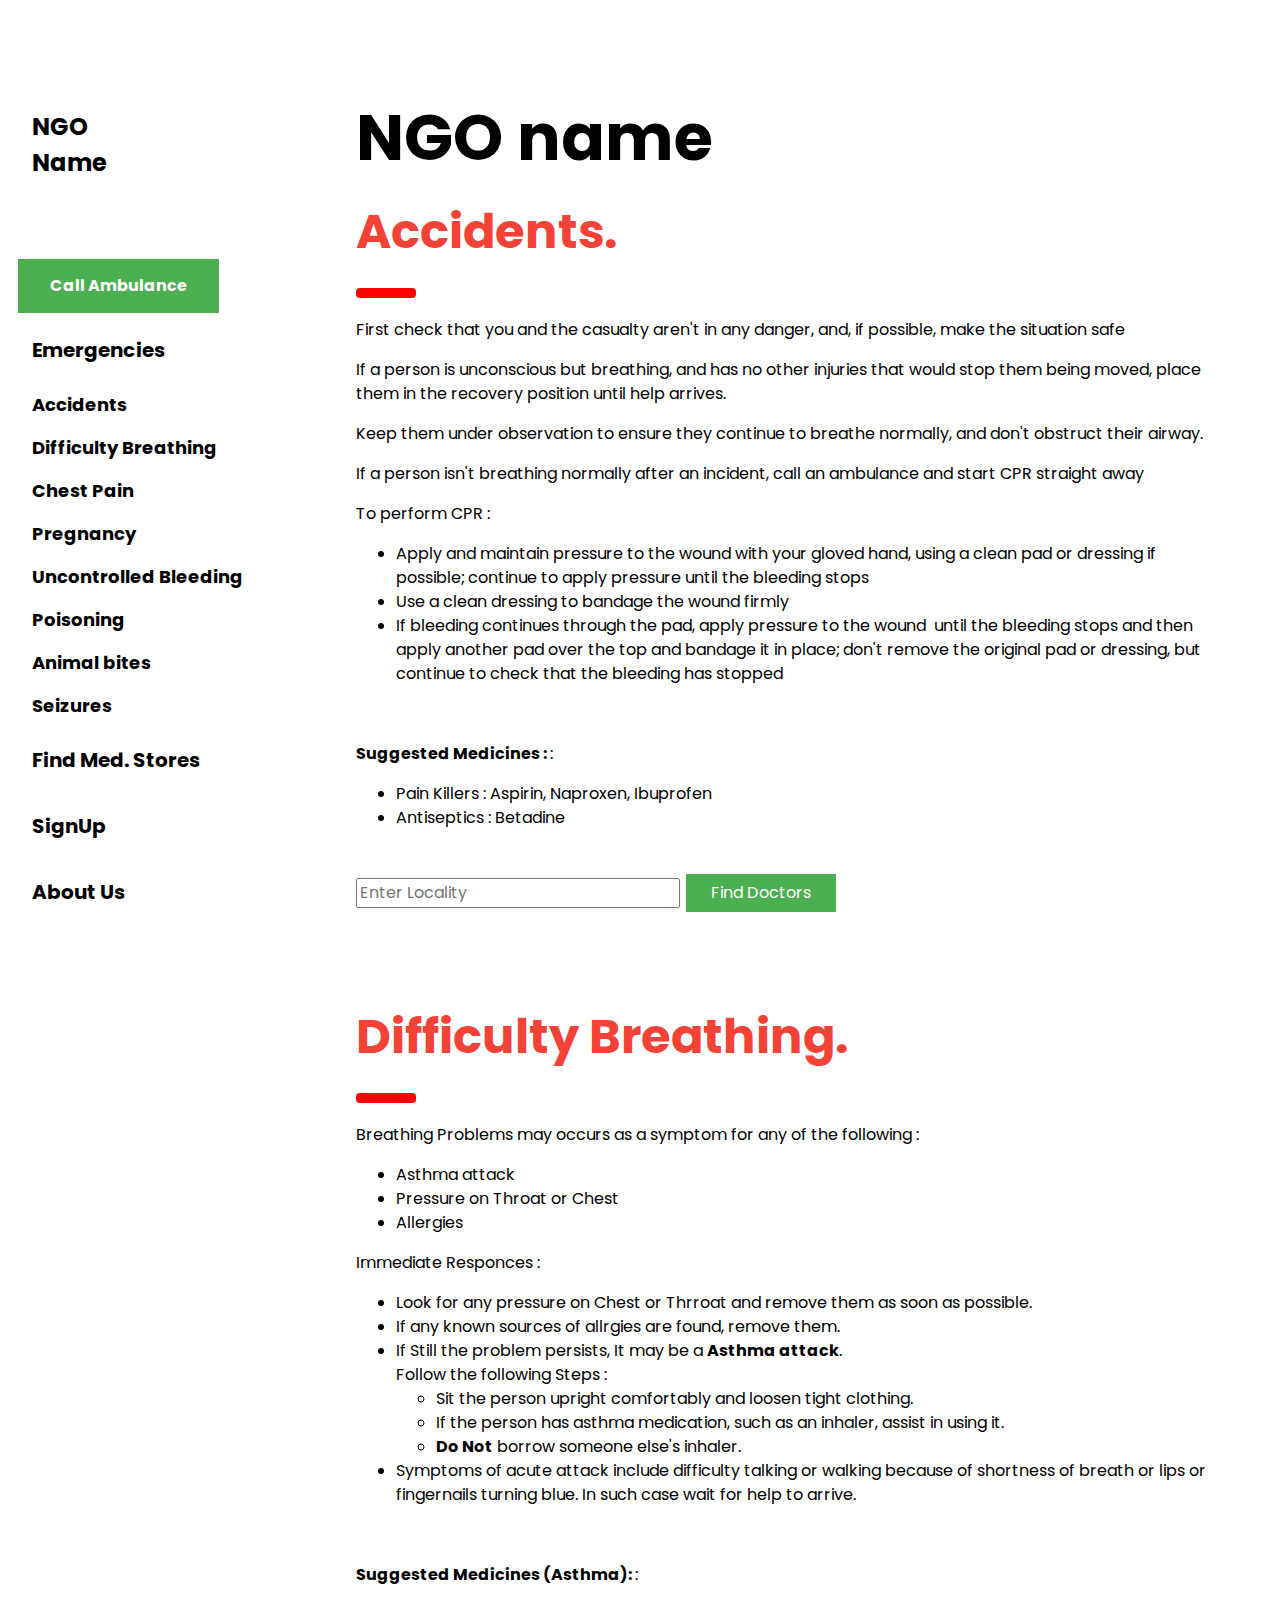
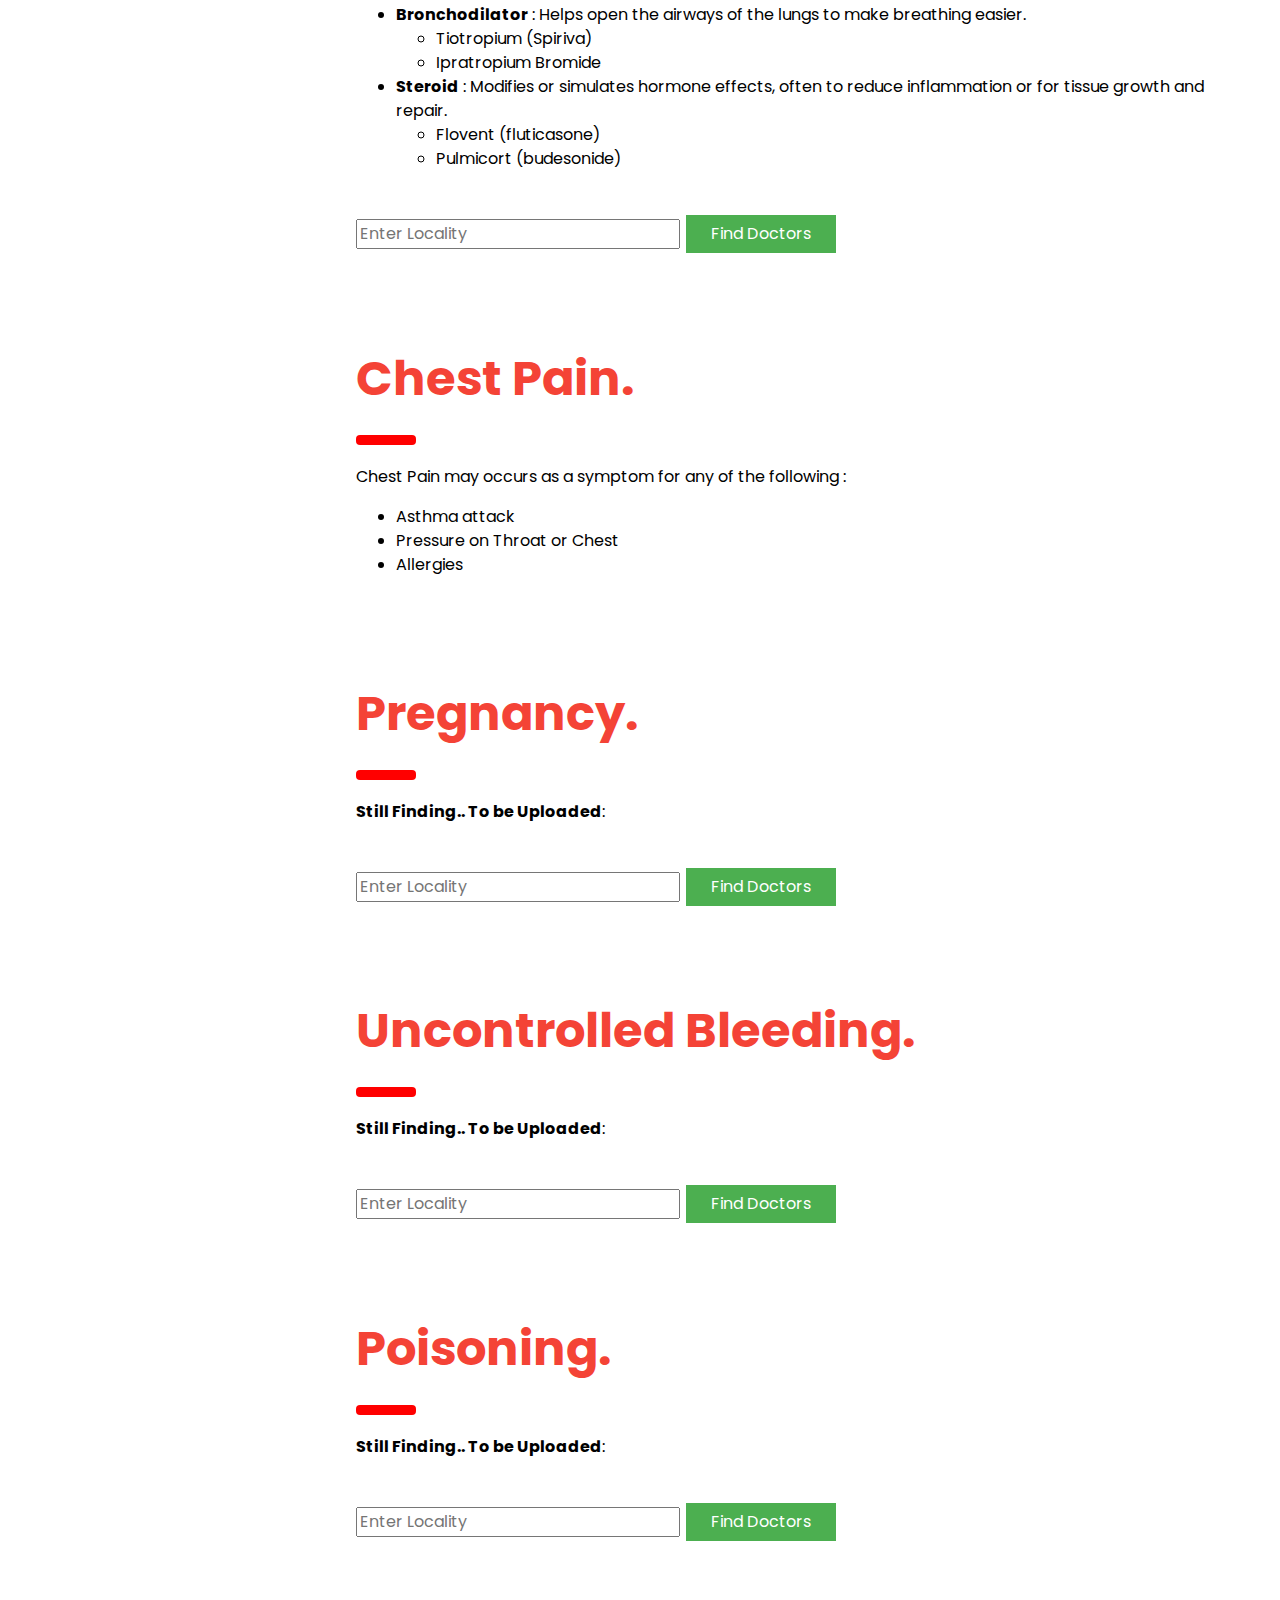
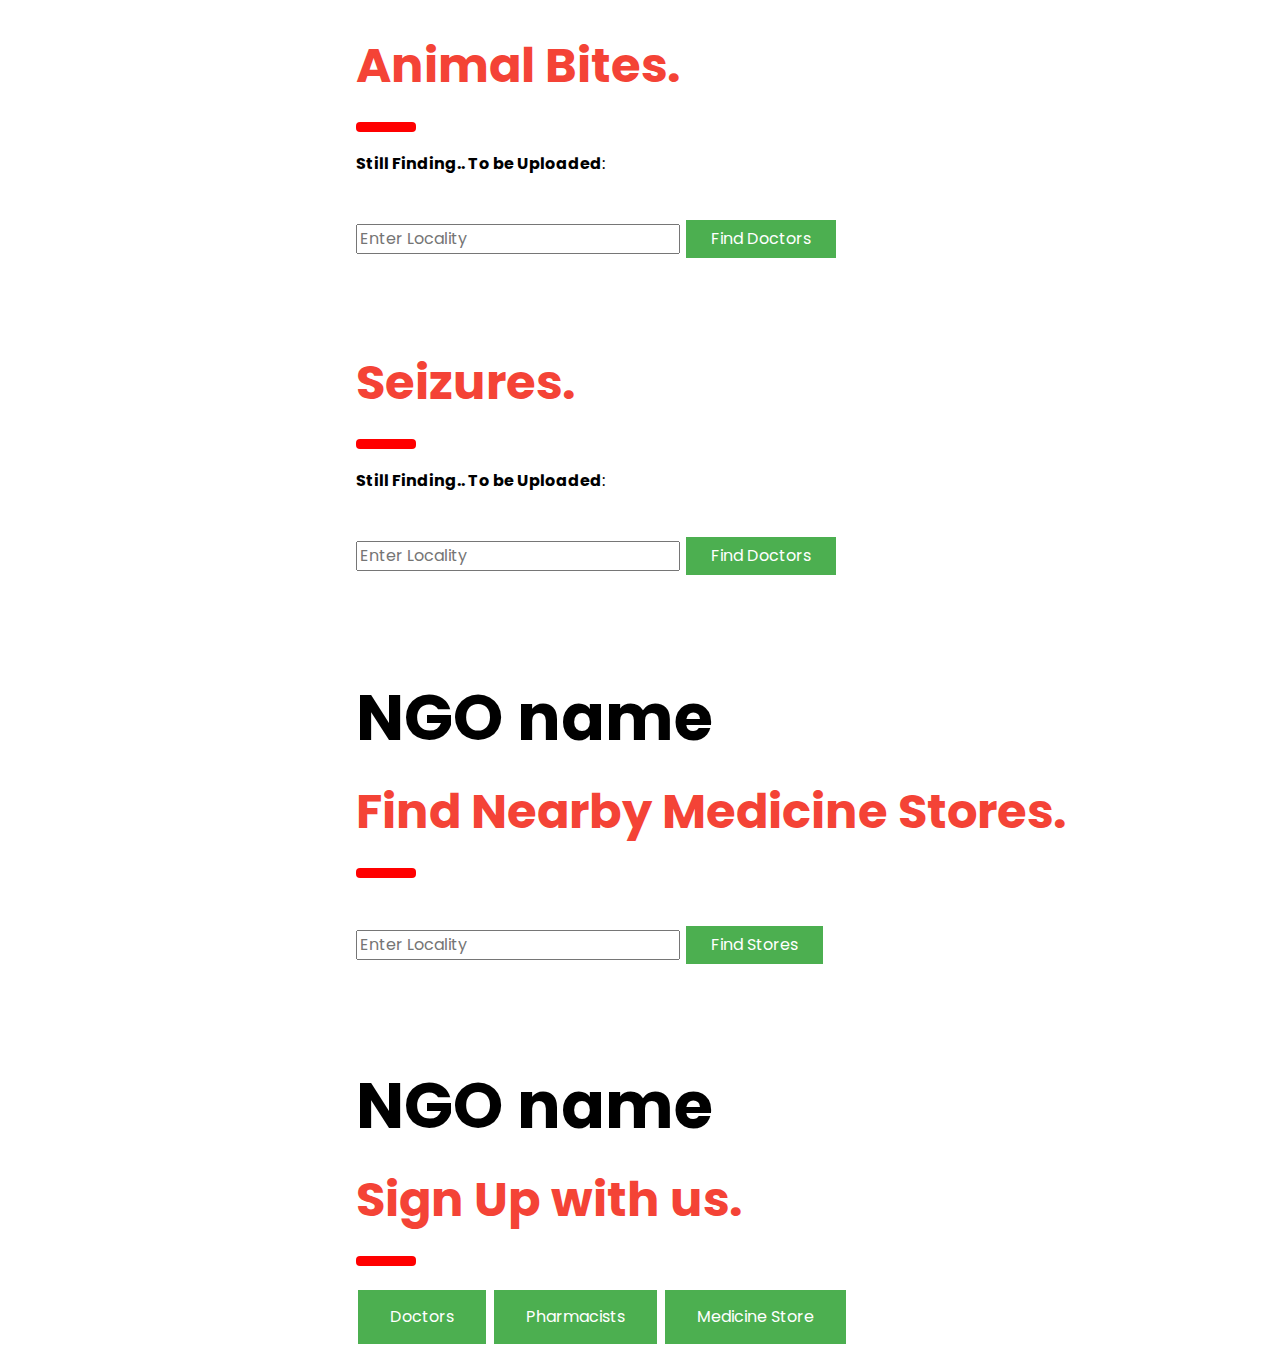
==== index.html @ 6126b700 "Initial Commit" ====
<!DOCTYPE html>
<html>
<title>Immediate Response</title>
<meta charset="UTF-8">
<meta name="viewport" content="width=device-width, initial-scale=1">
<link rel="stylesheet" href="https://www.w3schools.com/w3css/4/w3.css">
<link rel="stylesheet" href="https://fonts.googleapis.com/css?family=Poppins">
<style>
.button {
    background-color: #4CAF50;
    border: none;
    color: white;
    padding: 15px 32px;
    text-align: center;
    text-decoration: none;
    display: inline-block;
    font-size: 16px;
    margin: 4px 2px;
    cursor: pointer;
}
.button_submit{
    background-color: #4CAF50;
    border: none;
    color: white;
    padding: 7px 25px;
    text-align: center;
    text-decoration: none;
    display: inline-block;
    font-size: 16px;
    margin: 4px 2px;
    cursor: pointer;
}

body,h1,h2,h3,h4,h5 {font-family: "Poppins", sans-serif}
body {font-size:16px;}
.w3-half img{margin-bottom:-6px;margin-top:16px;opacity:0.8;cursor:pointer}
.w3-half img:hover{opacity:1}
</style>
<body>

<!-- Sidebar/menu -->
<nav class="w3-sidebar w3-white w3-collapse w3-top w3-large w3-padding" style="z-index:3;width:300px;font-weight:bold;" id="mySidebar"><br>
  <a href="javascript:void(0)" onclick="w3_close()" class="w3-button w3-hide-large w3-display-topleft" style="width:100%;font-size:22px">Close Menu</a>
  <div class="w3-container">
    <h3 class="w3-padding-64"><b>NGO<br>Name</b></h3>
  </div>
  <div class="w3-bar-block">
	<a href="tel:108" class="button">Call  Ambulance</a>
    <a href="#" onclick="w3_close()" class="w3-bar-item w3-button w3-hover-black"><h4><strong>Emergencies</strong></h4></a> 
    <a href="#accidents" onclick="w3_close()" class="w3-bar-item w3-button w3-hover-black">Accidents</a> 
    <a href="#breathing" onclick="w3_close()" class="w3-bar-item w3-button w3-hover-black">Difficulty Breathing</a>
    <a href="#chestpain" onclick="w3_close()" class="w3-bar-item w3-button w3-hover-black">Chest Pain</a> 
    <a href="#pregnancy" onclick="w3_close()" class="w3-bar-item w3-button w3-hover-black">Pregnancy</a> 
    <a href="#bleeding" onclick="w3_close()" class="w3-bar-item w3-button w3-hover-black">Uncontrolled Bleeding</a>
    <a href="#poison" onclick="w3_close()" class="w3-bar-item w3-button w3-hover-black">Poisoning</a> 
    <a href="#bites" onclick="w3_close()" class="w3-bar-item w3-button w3-hover-black">Animal bites</a> 
    <a href="#seizures" onclick="w3_close()" class="w3-bar-item w3-button w3-hover-black">Seizures</a>
    <a href="#findstores" onclick="w3_close()" class="w3-bar-item w3-button w3-hover-black"><h4><strong>Find Med. Stores</strong></h4></a>
    <a href="#signup" onclick="w3_close()" class="w3-bar-item w3-button w3-hover-black"><h4><strong>SignUp</strong></h4></a>
    <a href="#aboutus" onclick="w3_close()" class="w3-bar-item w3-button w3-hover-black"><h4><strong>About Us</strong></h4></a>
  </div>
</nav>

<!-- Top menu on small screens -->
<header class="w3-container w3-top w3-hide-large w3-red w3-xlarge w3-padding">
  <a href="javascript:void(0)" class="w3-button w3-red w3-margin-right" onclick="w3_open()">☰</a>
  <span>NGO Name</span>
</header>

<!-- Overlay effect when opening sidebar on small screens -->
<div class="w3-overlay w3-hide-large" onclick="w3_close()" style="cursor:pointer" title="close side menu" id="myOverlay"></div>

<!-- !PAGE CONTENT! -->
<div class="w3-main" style="margin-left:340px;margin-right:40px">

  <!-- Accidents -->
  <div class="w3-container" style="margin-top:80px" id="accidents">
    <h1 class="w3-jumbo"><b>NGO name</b></h1>
    <h1 class="w3-xxxlarge w3-text-red"><b>Accidents.</b></h1>
    <hr style="width:50px;border:5px solid red" class="w3-round">
    <p>First check that you and the casualty aren't in any danger, and, if possible, make the situation safe</p>
    <p>If a person is unconscious but breathing, and has no other injuries that would stop them being moved, place them in the recovery position until help arrives.</p>
    <p>Keep them under observation to ensure they continue to breathe normally, and don't obstruct their airway.</p>
    <p>If a person isn't breathing normally after an incident, call an ambulance and start CPR straight away</p>
    <p>To perform CPR : </p>
    <ul>
	<li>Apply and maintain pressure to the wound with your gloved hand, using a clean pad or dressing if possible; continue to apply pressure until the bleeding stops&nbsp;</li>
	<li>Use a clean dressing to bandage the wound firmly</li>
	<li>If&nbsp;bleeding continues through the pad, apply pressure to the wound&nbsp; until the bleeding stops and then apply another pad over the top and bandage it in place; don't remove the original pad or dressing, but continue to check that&nbsp;the bleeding has stopped&nbsp;</li>
	</ul><br>
	<p><b>Suggested Medicines : </b>:</p>
	<ul>
	  <li>Pain Killers : Aspirin, Naproxen, Ibuprofen</li>
	  <li>Antiseptics : Betadine</li>
	</ul><br>
	<form action="/doctors.jsp">					
		<input type="text" name="location" placeholder="Enter Locality" required>
	    <input class="button_submit" type="submit" value="Find Doctors">
	</form>
  </div>

  <!-- Breathing Difficulty -->
  <div class="w3-container" id="breathing" style="margin-top:75px">
    <h1 class="w3-xxxlarge w3-text-red"><b>Difficulty Breathing.</b></h1>
    <hr style="width:50px;border:5px solid red" class="w3-round">
    <p>Breathing Problems may occurs as a symptom for any of the following : </p>
    <ul>
	<li>Asthma attack</li>
	<li>Pressure on Throat or Chest</li>
	<li>Allergies</li>
	</ul>
	<p>Immediate Responces : </p>
    <ul>
	<li>Look for any pressure on Chest or Thrroat and remove them as soon as possible.</li>
	<li>If any known sources of allrgies are found, remove them.</li>
	<li>If Still the problem persists, It may be a <strong>Asthma attack</strong>.<br>Follow the following Steps : </li>
		<ul>
		<li>Sit the person upright comfortably and loosen tight clothing.</li>
		<li>If the person has asthma medication, such as an inhaler, assist in using it.</li>
		<li><strong>Do Not</strong> borrow someone else's inhaler.</li>
		</ul>
	<li>Symptoms of acute attack include difficulty talking or walking because of shortness of breath or lips or fingernails turning blue. In such case wait for help to arrive.</li>
	</ul>
    <p></p>
    <br>
	<p><b>Suggested Medicines (Asthma): </b>:</p>
	<ul>
	  <li><b>Bronchodilator</b> : Helps open the airways of the lungs to make breathing easier.
	  	<ul>
	  		<li>Tiotropium (Spiriva)</li>
	  		<li>Ipratropium Bromide</li>
	  	</ul>
	  </li>
	  <li><b>Steroid</b> : Modifies or simulates hormone effects, often to reduce inflammation or for tissue growth and repair.
	  	<ul>
	  		<li>Flovent (fluticasone)</li>
	  		<li>Pulmicort (budesonide)</li>
	  	</ul>
	  </li>
	</ul><br>
	<form action="/doctors.jsp">					
		<input type="text" name="location" placeholder="Enter Locality" required>
	    <input class="button_submit" type="submit" value="Find Doctors">
	</form>
  </div>

    <!-- Chest Pain -->
  <div class="w3-container" id="chestpain" style="margin-top:75px">
    <h1 class="w3-xxxlarge w3-text-red"><b>Chest Pain.</b></h1>
    <hr style="width:50px;border:5px solid red" class="w3-round">
    <p>Chest Pain may occurs as a symptom for any of the following : </p>
    <ul>
	  <li>Asthma attack</li>
	  <li>Pressure on Throat or Chest</li>
	  <li>Allergies</li>
	</ul>
  </div>
  
  <!-- Pregnancy -->
  <div class="w3-container" id="pregnancy" style="margin-top:75px">
    <h1 class="w3-xxxlarge w3-text-red"><b>Pregnancy.</b></h1>
    <hr style="width:50px;border:5px solid red" class="w3-round">
    <p></p>
    <p></p>
    <p><b>Still Finding.. To be Uploaded</b>:</p>
    <br>
	<form action="/doctors.jsp">					
		<input type="text" name="location" placeholder="Enter Locality" required>
	    <input class="button_submit" type="submit" value="Find Doctors">
	</form>
  </div>

    <!-- Bleeding -->
  <div class="w3-container" id="bleeding" style="margin-top:75px">
    <h1 class="w3-xxxlarge w3-text-red"><b>Uncontrolled Bleeding.</b></h1>
    <hr style="width:50px;border:5px solid red" class="w3-round">
    <p></p>
    <p></p>
    <p><b>Still Finding.. To be Uploaded</b>:</p>
    <br>
	<form action="/doctors.jsp">					
		<input type="text" name="location" placeholder="Enter Locality" required>
	    <input class="button_submit" type="submit" value="Find Doctors">
	</form>
  </div>

  <!-- Poisoning -->
  <div class="w3-container" id="poison" style="margin-top:75px">
    <h1 class="w3-xxxlarge w3-text-red"><b>Poisoning.</b></h1>
    <hr style="width:50px;border:5px solid red" class="w3-round">
    <p></p>
    <p></p>
    <p><b>Still Finding.. To be Uploaded</b>:</p>
    <br>
	<form action="/doctors.jsp">					
		<input type="text" name="location" placeholder="Enter Locality" required>
	    <input class="button_submit" type="submit" value="Find Doctors">
	</form>
  </div>

  <!-- Bites -->
  <div class="w3-container" id="bites" style="margin-top:75px">
    <h1 class="w3-xxxlarge w3-text-red"><b>Animal Bites.</b></h1>
    <hr style="width:50px;border:5px solid red" class="w3-round">
    <p></p>
    <p></p>
    <p><b>Still Finding.. To be Uploaded</b>:</p>
    <br>
	<form action="/doctors.jsp">					
		<input type="text" name="location" placeholder="Enter Locality" required>
	    <input class="button_submit" type="submit" value="Find Doctors">
	</form>
  </div>

  <!-- Seizures -->
  <div class="w3-container" id="seizures" style="margin-top:75px">
    <h1 class="w3-xxxlarge w3-text-red"><b>Seizures.</b></h1>
    <hr style="width:50px;border:5px solid red" class="w3-round">
    <p></p>
    <p></p>
    <p><b>Still Finding.. To be Uploaded</b>:</p>
    <br>
	<form action="/doctors.jsp">					
		<input type="text" name="location" placeholder="Enter Locality" required>
	    <input class="button_submit" type="submit" value="Find Doctors">
	</form>
  </div>

   <!-- Find Stores -->
  <div class="w3-container" style="margin-top:80px" id="findstores">
    <h1 class="w3-jumbo"><b>NGO name</b></h1>
    <h1 class="w3-xxxlarge w3-text-red"><b>Find Nearby Medicine Stores.</b></h1>
    <hr style="width:50px;border:5px solid red" class="w3-round">
	<br>
	<form action="/doctors.jsp">					
		<input type="text" name="location" placeholder="Enter Locality" required>
	    <input class="button_submit" type="submit" value="Find Stores">
	</form>
  </div>

 <!-- SignUP -->
  <div class="w3-container" style="margin-top:80px" id="signup">
    <h1 class="w3-jumbo"><b>NGO name</b></h1>
    <h1 class="w3-xxxlarge w3-text-red"><b>Sign Up with us.</b></h1>
    <hr style="width:50px;border:5px solid red" class="w3-round">
    <a href="login_doctors.html" class="button">Doctors</a>
    <a href="login_pharma.html" class="button">Pharmacists</a>
    <a href="login_stores.html" class="button">Medicine Store</a>    
  </div>


<script>
// Script to open and close sidebar
function w3_open() {
    document.getElementById("mySidebar").style.display = "block";
    document.getElementById("myOverlay").style.display = "block";
}
 
function w3_close() {
    document.getElementById("mySidebar").style.display = "none";
    document.getElementById("myOverlay").style.display = "none";
}

// Modal Image Gallery
function onClick(element) {
  document.getElementById("img01").src = element.src;
  document.getElementById("modal01").style.display = "block";
  var captionText = document.getElementById("caption");
  captionText.innerHTML = element.alt;
}
</script>

</body>
</html>
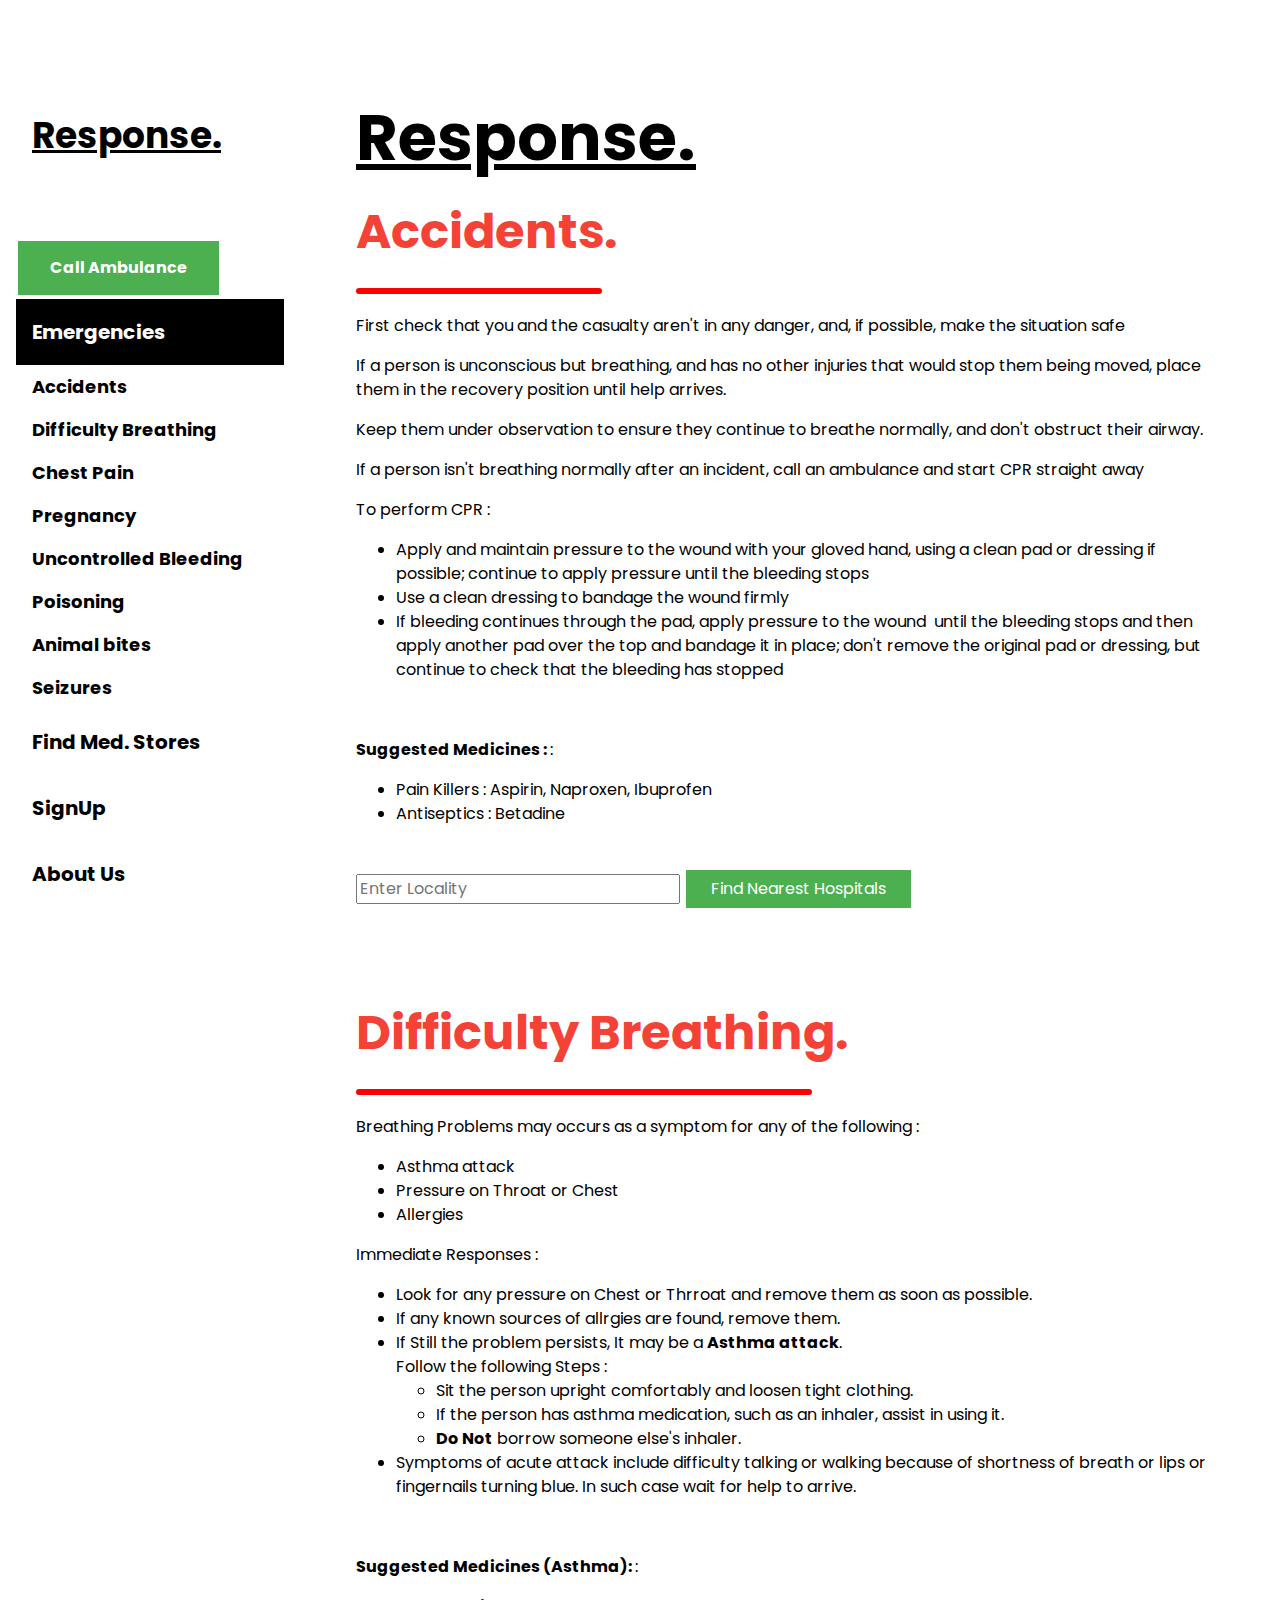
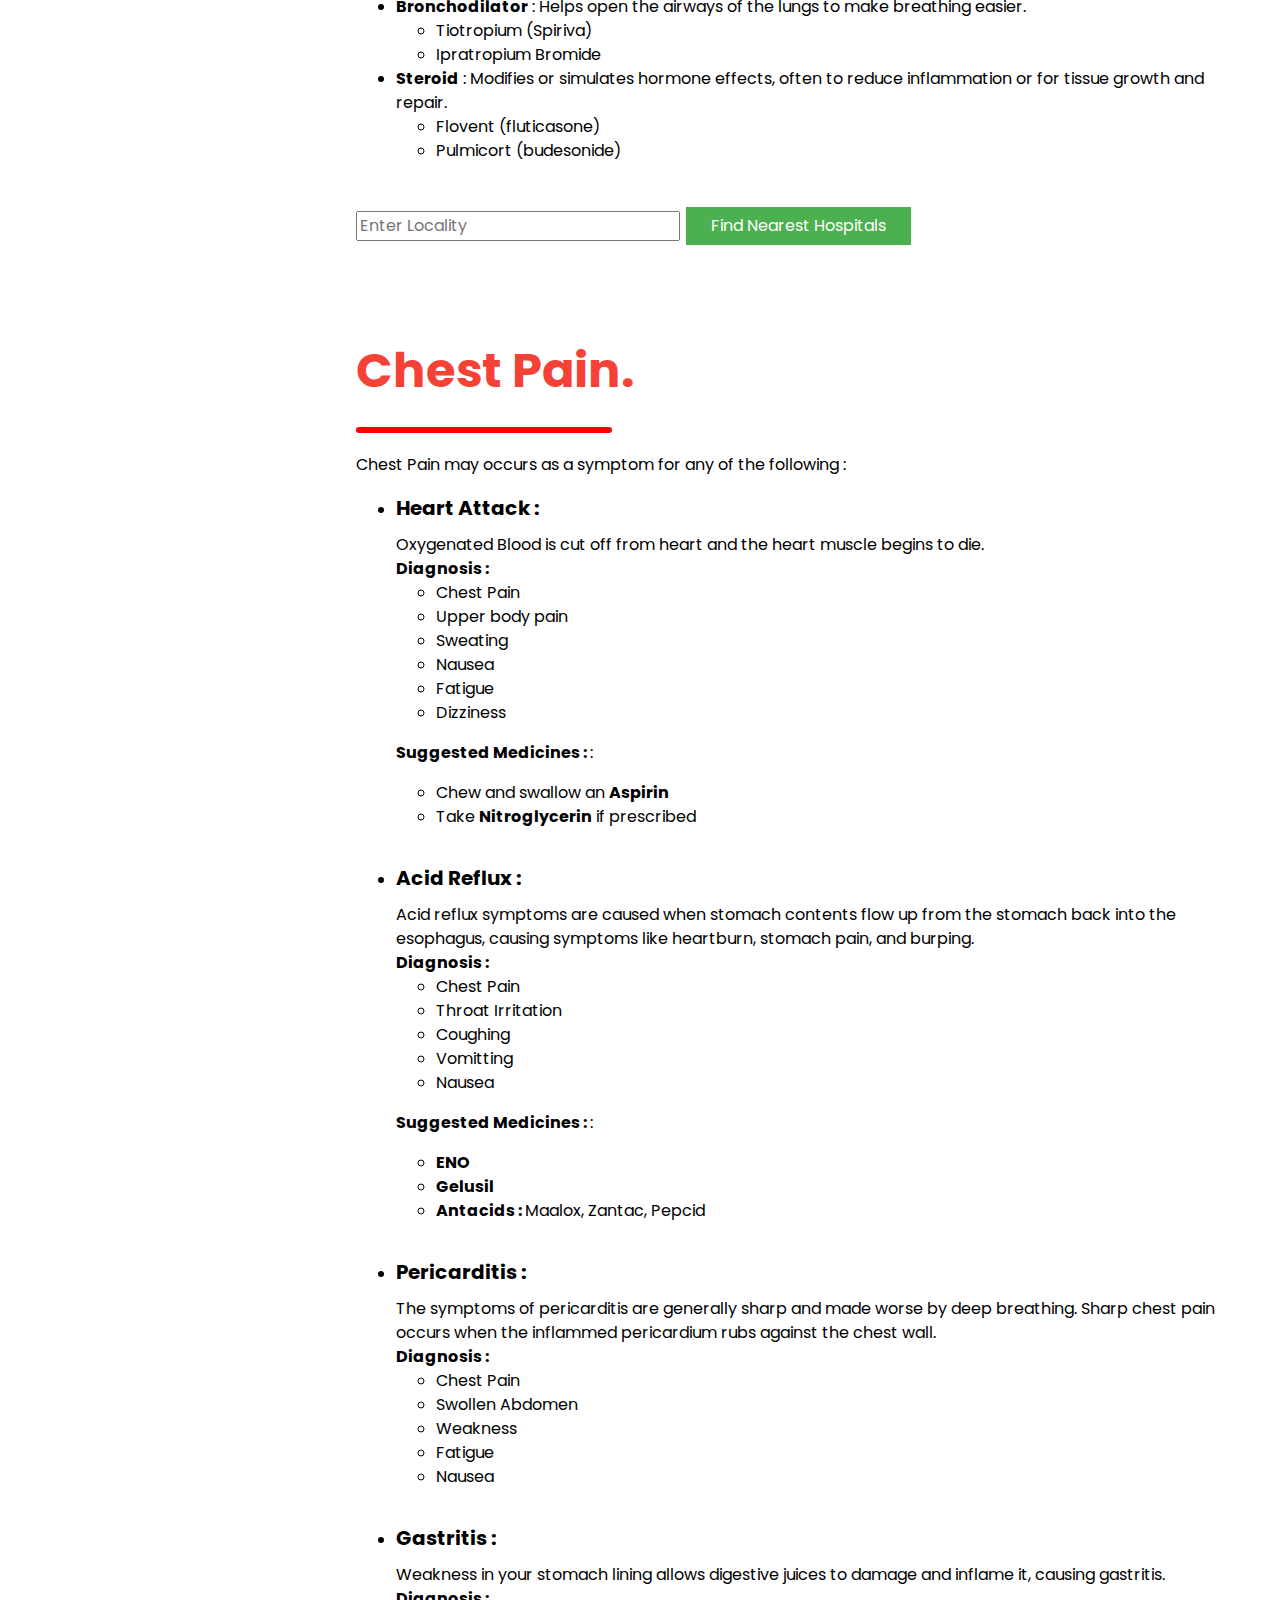
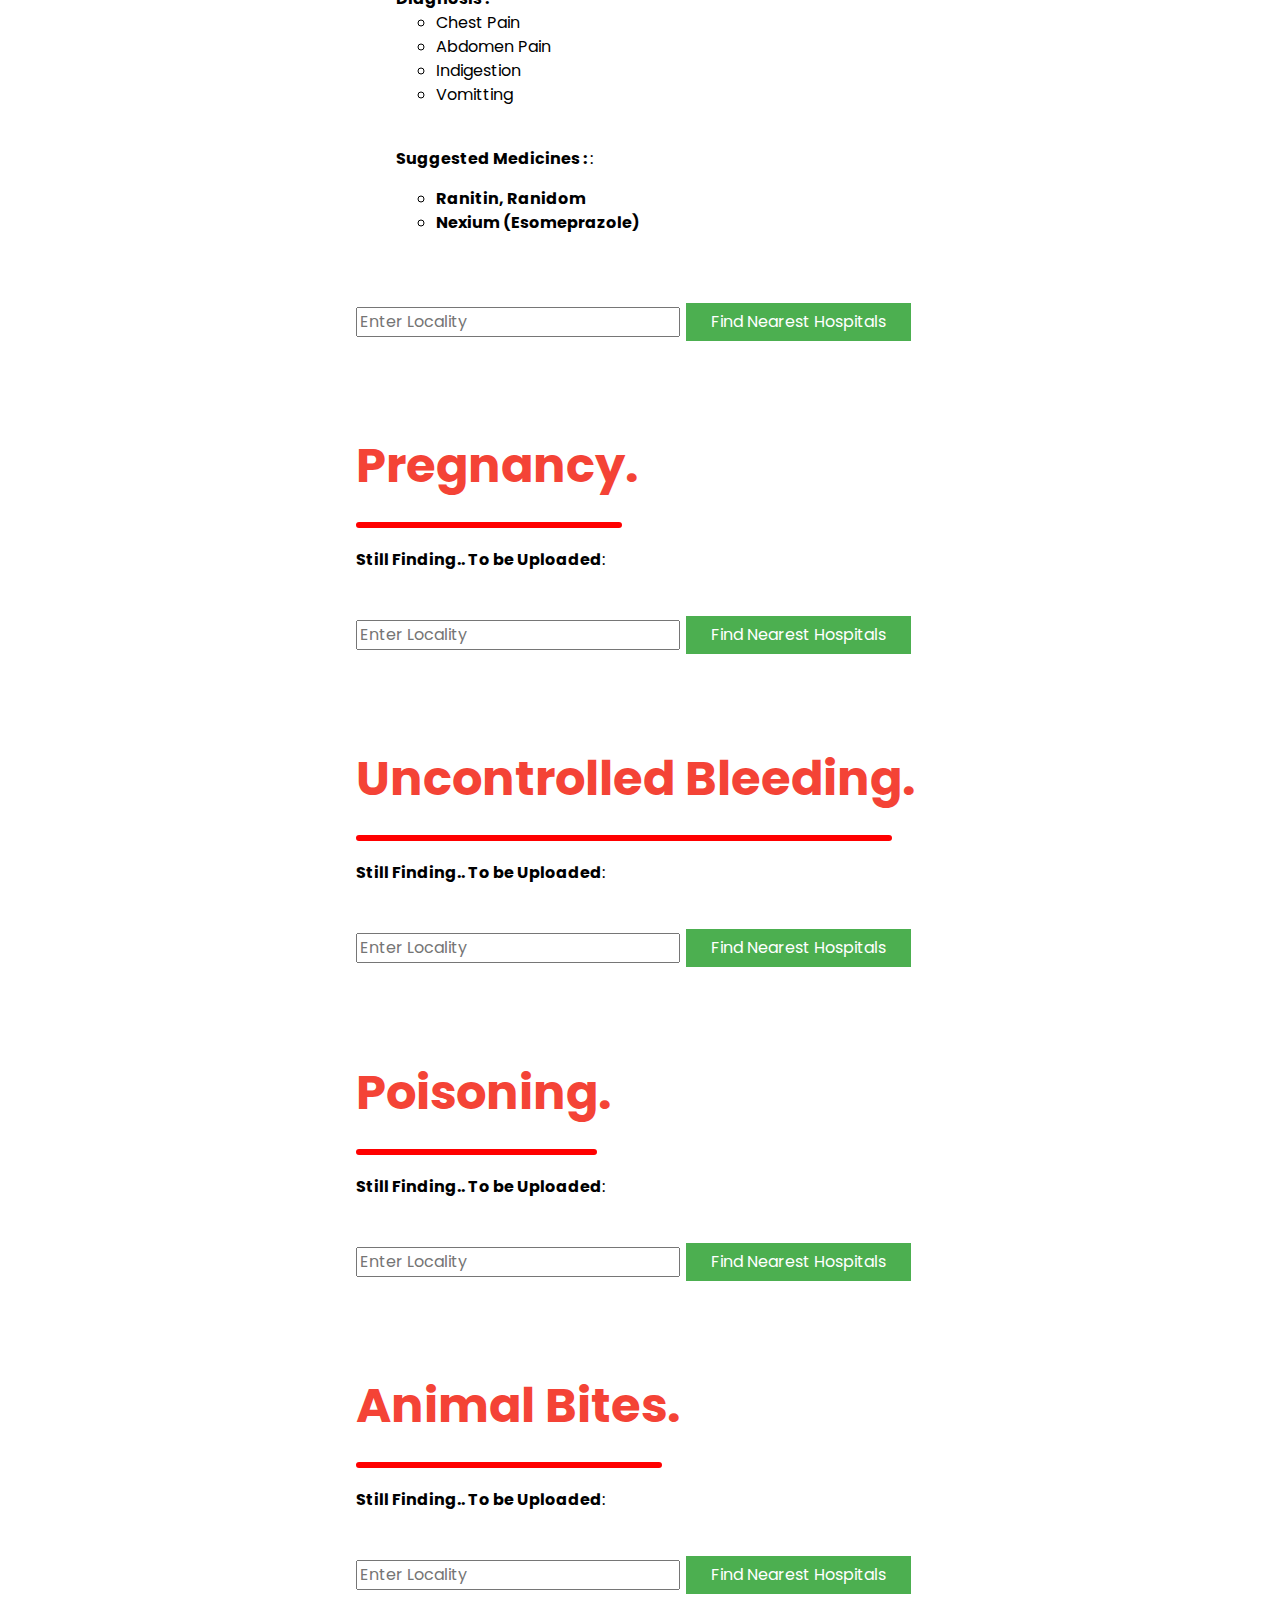
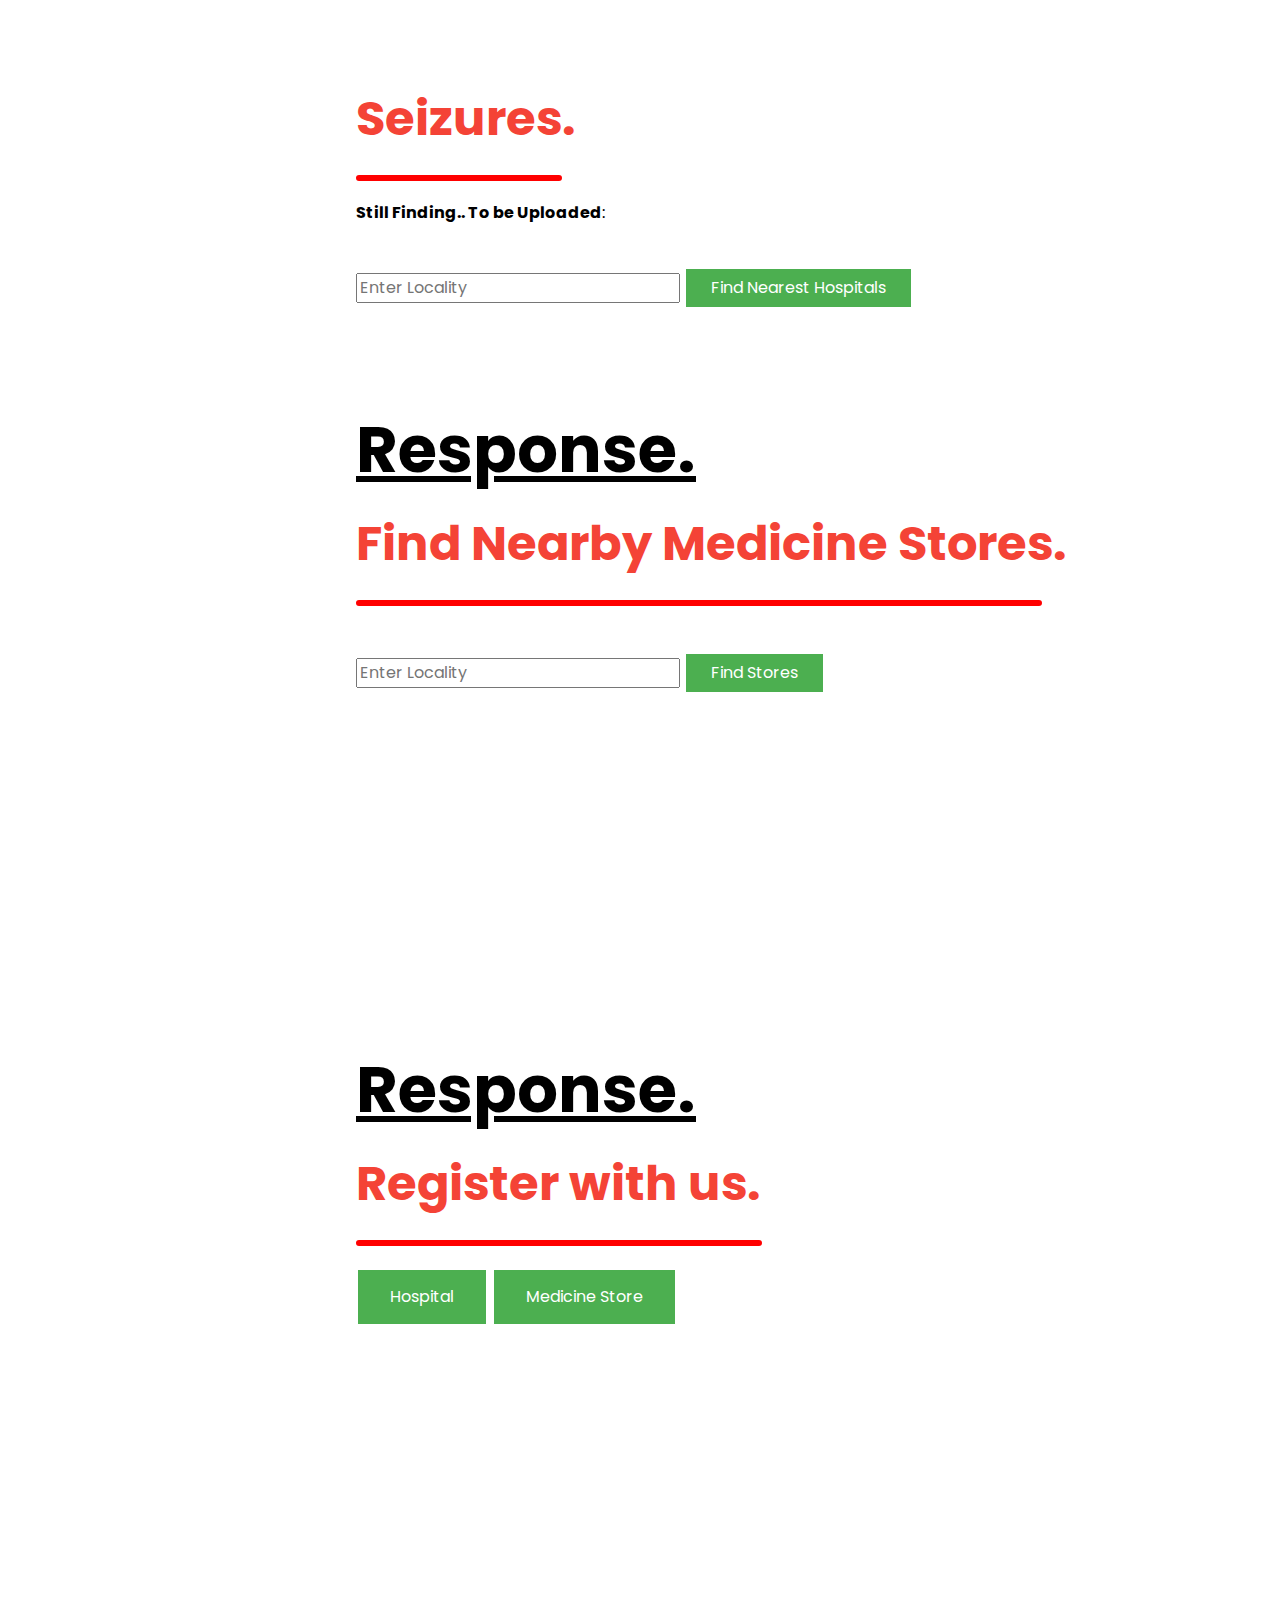
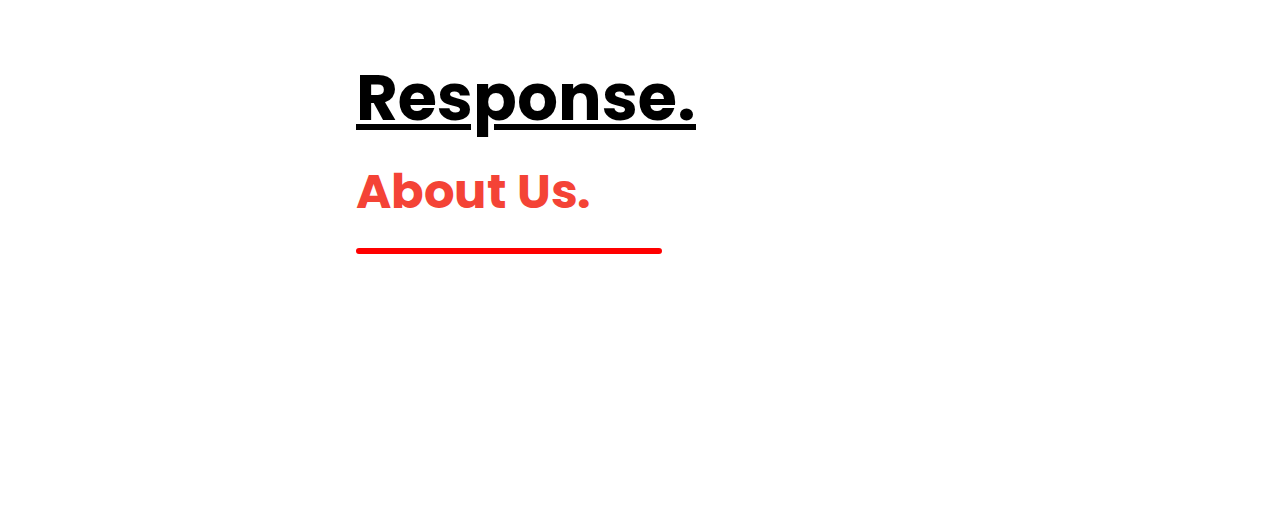
==== commit 805f20a2: "Index Updation" ====
--- a/index.html
+++ b/index.html
@@ -1,11 +1,15 @@
 <!DOCTYPE html>
 <html>
-<title>Immediate Response</title>
+<title>Response.</title>
 <meta charset="UTF-8">
 <meta name="viewport" content="width=device-width, initial-scale=1">
 <link rel="stylesheet" href="https://www.w3schools.com/w3css/4/w3.css">
 <link rel="stylesheet" href="https://fonts.googleapis.com/css?family=Poppins">
 <style>
+
+.w3-jumbo {
+	text-decoration: underline;
+	}
 .button {
     background-color: #4CAF50;
     border: none;
@@ -30,6 +34,9 @@
     margin: 4px 2px;
     cursor: pointer;
 }
+.active{
+	color:#fff!important;
+	background-color:#000!important}
 
 body,h1,h2,h3,h4,h5 {font-family: "Poppins", sans-serif}
 body {font-size:16px;}
@@ -42,11 +49,11 @@
 <nav class="w3-sidebar w3-white w3-collapse w3-top w3-large w3-padding" style="z-index:3;width:300px;font-weight:bold;" id="mySidebar"><br>
   <a href="javascript:void(0)" onclick="w3_close()" class="w3-button w3-hide-large w3-display-topleft" style="width:100%;font-size:22px">Close Menu</a>
   <div class="w3-container">
-    <h3 class="w3-padding-64"><b>NGO<br>Name</b></h3>
+    <h1 class="w3-padding-64"><b><u>Response.</u></b></h1>
   </div>
   <div class="w3-bar-block">
 	<a href="tel:108" class="button">Call  Ambulance</a>
-    <a href="#" onclick="w3_close()" class="w3-bar-item w3-button w3-hover-black"><h4><strong>Emergencies</strong></h4></a> 
+    <a href="#" onclick="w3_close()" class="w3-bar-item w3-button w3-hover-black active"><h4><strong>Emergencies</strong></h4></a> 
     <a href="#accidents" onclick="w3_close()" class="w3-bar-item w3-button w3-hover-black">Accidents</a> 
     <a href="#breathing" onclick="w3_close()" class="w3-bar-item w3-button w3-hover-black">Difficulty Breathing</a>
     <a href="#chestpain" onclick="w3_close()" class="w3-bar-item w3-button w3-hover-black">Chest Pain</a> 
@@ -64,7 +71,7 @@
 <!-- Top menu on small screens -->
 <header class="w3-container w3-top w3-hide-large w3-red w3-xlarge w3-padding">
   <a href="javascript:void(0)" class="w3-button w3-red w3-margin-right" onclick="w3_open()">☰</a>
-  <span>NGO Name</span>
+  <span>Response.</span>
 </header>
 
 <!-- Overlay effect when opening sidebar on small screens -->
@@ -75,9 +82,9 @@
 
   <!-- Accidents -->
   <div class="w3-container" style="margin-top:80px" id="accidents">
-    <h1 class="w3-jumbo"><b>NGO name</b></h1>
+    <h1 class="w3-jumbo"><b>Response.</b></h1>
     <h1 class="w3-xxxlarge w3-text-red"><b>Accidents.</b></h1>
-    <hr style="width:50px;border:5px solid red" class="w3-round">
+    <hr style="width:240px;border:3px solid red" class="w3-round">
     <p>First check that you and the casualty aren't in any danger, and, if possible, make the situation safe</p>
     <p>If a person is unconscious but breathing, and has no other injuries that would stop them being moved, place them in the recovery position until help arrives.</p>
     <p>Keep them under observation to ensure they continue to breathe normally, and don't obstruct their airway.</p>
@@ -95,21 +102,21 @@
 	</ul><br>
 	<form action="/doctors.jsp">					
 		<input type="text" name="location" placeholder="Enter Locality" required>
-	    <input class="button_submit" type="submit" value="Find Doctors">
+	    <input class="button_submit" type="submit" value="Find Nearest Hospitals">
 	</form>
   </div>
 
   <!-- Breathing Difficulty -->
   <div class="w3-container" id="breathing" style="margin-top:75px">
     <h1 class="w3-xxxlarge w3-text-red"><b>Difficulty Breathing.</b></h1>
-    <hr style="width:50px;border:5px solid red" class="w3-round">
+    <hr style="width:450px;border:3px solid red" class="w3-round">
     <p>Breathing Problems may occurs as a symptom for any of the following : </p>
     <ul>
 	<li>Asthma attack</li>
 	<li>Pressure on Throat or Chest</li>
 	<li>Allergies</li>
 	</ul>
-	<p>Immediate Responces : </p>
+	<p>Immediate Responses : </p>
     <ul>
 	<li>Look for any pressure on Chest or Thrroat and remove them as soon as possible.</li>
 	<li>If any known sources of allrgies are found, remove them.</li>
@@ -140,114 +147,182 @@
 	</ul><br>
 	<form action="/doctors.jsp">					
 		<input type="text" name="location" placeholder="Enter Locality" required>
-	    <input class="button_submit" type="submit" value="Find Doctors">
+	    <input class="button_submit" type="submit" value="Find Nearest Hospitals">
 	</form>
   </div>
 
     <!-- Chest Pain -->
   <div class="w3-container" id="chestpain" style="margin-top:75px">
     <h1 class="w3-xxxlarge w3-text-red"><b>Chest Pain.</b></h1>
-    <hr style="width:50px;border:5px solid red" class="w3-round">
+    <hr style="width:250px;border:3px solid red" class="w3-round">
     <p>Chest Pain may occurs as a symptom for any of the following : </p>
     <ul>
-	  <li>Asthma attack</li>
-	  <li>Pressure on Throat or Chest</li>
-	  <li>Allergies</li>
+	  <li><h4><b>Heart Attack : </b></h4>Oxygenated Blood is cut off from heart and the heart muscle begins to die.
+	  	<br><b>Diagnosis : </b><br>
+	  	<ul>
+	  		<li>Chest Pain</li>
+	  		<li>Upper body pain</li>
+	  		<li>Sweating</li>
+	  		<li>Nausea</li>
+	  		<li>Fatigue</li>
+	  		<li>Dizziness</li>
+	  	</ul>
+	  </li>
+	  <p><b>Suggested Medicines : </b>:</p>
+	<ul>
+	  <li>Chew and swallow an <b>Aspirin</b></li>
+	  <li>Take <b>Nitroglycerin</b> if prescribed</li>
+	</ul><br>
+	  <li><h4><b>Acid Reflux : </b></h4>Acid reflux symptoms are caused when stomach contents flow up from the stomach back into the esophagus, causing symptoms like heartburn, stomach pain, and burping.
+	  <br><b>Diagnosis : </b><br>
+	  	<ul>
+	  		<li>Chest Pain</li>
+	  		<li>Throat Irritation</li>
+	  		<li>Coughing</li>
+	  		<li>Vomitting</li>
+	  		<li>Nausea</li>
+	   </ul>
+	  </li>
+	   <p><b>Suggested Medicines : </b>:</p>
+	<ul>
+	  <li><b>ENO</b></li>
+	  <li><b>Gelusil</b></li>
+	  <li><b>Antacids : </b>Maalox, Zantac, Pepcid</li>
+	</ul><br>
+	  <li><h4><b>Pericarditis : </b></h4>The symptoms of pericarditis are generally sharp and made worse by deep breathing. Sharp chest pain occurs when the inflammed pericardium rubs against the chest wall.
+	  	<br><b>Diagnosis : </b><br>
+	  	<ul>
+	  		<li>Chest Pain</li>
+	  		<li>Swollen Abdomen</li>
+	  		<li>Weakness</li>
+	  		<li>Fatigue</li>
+	  		<li>Nausea</li>
+	   </ul><br>
+	  </li>
+	  <li><h4><b>Gastritis : </b></h4>Weakness in your stomach lining allows digestive juices to damage and inflame it, causing gastritis.
+	  	<br><b>Diagnosis : </b><br>
+	  	<ul>
+	  		<li>Chest Pain</li>
+	  		<li>Abdomen Pain</li>
+	  		<li>Indigestion</li>
+	  		<li>Vomitting</li>
+	   </ul><br>
+	  </li>
+	  <p><b>Suggested Medicines : </b>:</p>
+	<ul>
+	  <li><b>Ranitin, Ranidom</b></li>
+	  <li><b>Nexium (Esomeprazole)</b></li>
+	</ul><br>
 	</ul>
+	
+	</ul><br>
+	<form action="/doctors.jsp">					
+		<input type="text" name="location" placeholder="Enter Locality" required>
+	    <input class="button_submit" type="submit" value="Find Nearest Hospitals">
+	</form>
   </div>
   
   <!-- Pregnancy -->
   <div class="w3-container" id="pregnancy" style="margin-top:75px">
     <h1 class="w3-xxxlarge w3-text-red"><b>Pregnancy.</b></h1>
-    <hr style="width:50px;border:5px solid red" class="w3-round">
-    <p></p>
-    <p></p>
-    <p><b>Still Finding.. To be Uploaded</b>:</p>
-    <br>
-	<form action="/doctors.jsp">					
-		<input type="text" name="location" placeholder="Enter Locality" required>
-	    <input class="button_submit" type="submit" value="Find Doctors">
+    <hr style="width:260px;border:3px solid red" class="w3-round">
+    <p></p>
+    <p></p>
+    <p><b>Still Finding.. To be Uploaded</b>:</p>
+    <br>
+	<form action="/doctors.jsp">					
+		<input type="text" name="location" placeholder="Enter Locality" required>
+	    <input class="button_submit" type="submit" value="Find Nearest Hospitals">
 	</form>
   </div>
 
     <!-- Bleeding -->
   <div class="w3-container" id="bleeding" style="margin-top:75px">
     <h1 class="w3-xxxlarge w3-text-red"><b>Uncontrolled Bleeding.</b></h1>
-    <hr style="width:50px;border:5px solid red" class="w3-round">
-    <p></p>
-    <p></p>
-    <p><b>Still Finding.. To be Uploaded</b>:</p>
-    <br>
-	<form action="/doctors.jsp">					
-		<input type="text" name="location" placeholder="Enter Locality" required>
-	    <input class="button_submit" type="submit" value="Find Doctors">
+    <hr style="width:530px;border:3px solid red" class="w3-round">
+    <p></p>
+    <p></p>
+    <p><b>Still Finding.. To be Uploaded</b>:</p>
+    <br>
+	<form action="/doctors.jsp">					
+		<input type="text" name="location" placeholder="Enter Locality" required>
+	    <input class="button_submit" type="submit" value="Find Nearest Hospitals">
 	</form>
   </div>
 
   <!-- Poisoning -->
   <div class="w3-container" id="poison" style="margin-top:75px">
     <h1 class="w3-xxxlarge w3-text-red"><b>Poisoning.</b></h1>
-    <hr style="width:50px;border:5px solid red" class="w3-round">
-    <p></p>
-    <p></p>
-    <p><b>Still Finding.. To be Uploaded</b>:</p>
-    <br>
-	<form action="/doctors.jsp">					
-		<input type="text" name="location" placeholder="Enter Locality" required>
-	    <input class="button_submit" type="submit" value="Find Doctors">
+    <hr style="width:235px;border:3px solid red" class="w3-round">
+    <p></p>
+    <p></p>
+    <p><b>Still Finding.. To be Uploaded</b>:</p>
+    <br>
+	<form action="/doctors.jsp">					
+		<input type="text" name="location" placeholder="Enter Locality" required>
+	    <input class="button_submit" type="submit" value="Find Nearest Hospitals">
 	</form>
   </div>
 
   <!-- Bites -->
   <div class="w3-container" id="bites" style="margin-top:75px">
     <h1 class="w3-xxxlarge w3-text-red"><b>Animal Bites.</b></h1>
-    <hr style="width:50px;border:5px solid red" class="w3-round">
-    <p></p>
-    <p></p>
-    <p><b>Still Finding.. To be Uploaded</b>:</p>
-    <br>
-	<form action="/doctors.jsp">					
-		<input type="text" name="location" placeholder="Enter Locality" required>
-	    <input class="button_submit" type="submit" value="Find Doctors">
+    <hr style="width:300px;border:3px solid red" class="w3-round">
+    <p></p>
+    <p></p>
+    <p><b>Still Finding.. To be Uploaded</b>:</p>
+    <br>
+	<form action="/doctors.jsp">					
+		<input type="text" name="location" placeholder="Enter Locality" required>
+	    <input class="button_submit" type="submit" value="Find Nearest Hospitals">
 	</form>
   </div>
 
   <!-- Seizures -->
   <div class="w3-container" id="seizures" style="margin-top:75px">
     <h1 class="w3-xxxlarge w3-text-red"><b>Seizures.</b></h1>
-    <hr style="width:50px;border:5px solid red" class="w3-round">
-    <p></p>
-    <p></p>
-    <p><b>Still Finding.. To be Uploaded</b>:</p>
-    <br>
-	<form action="/doctors.jsp">					
-		<input type="text" name="location" placeholder="Enter Locality" required>
-	    <input class="button_submit" type="submit" value="Find Doctors">
+    <hr style="width:200px;border:3px solid red" class="w3-round">
+    <p></p>
+    <p></p>
+    <p><b>Still Finding.. To be Uploaded</b>:</p>
+    <br>
+	<form action="/doctors.jsp">					
+		<input type="text" name="location" placeholder="Enter Locality" required>
+	    <input class="button_submit" type="submit" value="Find Nearest Hospitals">
 	</form>
   </div>
 
    <!-- Find Stores -->
   <div class="w3-container" style="margin-top:80px" id="findstores">
-    <h1 class="w3-jumbo"><b>NGO name</b></h1>
+    <h1 class="w3-jumbo"><b>Response.</b></h1>
     <h1 class="w3-xxxlarge w3-text-red"><b>Find Nearby Medicine Stores.</b></h1>
-    <hr style="width:50px;border:5px solid red" class="w3-round">
+    <hr style="width:680px;border:3px solid red" class="w3-round">
 	<br>
-	<form action="/doctors.jsp">					
+	<form action="/stores.jsp">					
 		<input type="text" name="location" placeholder="Enter Locality" required>
 	    <input class="button_submit" type="submit" value="Find Stores">
 	</form>
+	<br><br><br><br><br><br><br><br><br><br></b><p></p>
   </div>
 
  <!-- SignUP -->
   <div class="w3-container" style="margin-top:80px" id="signup">
-    <h1 class="w3-jumbo"><b>NGO name</b></h1>
-    <h1 class="w3-xxxlarge w3-text-red"><b>Sign Up with us.</b></h1>
-    <hr style="width:50px;border:5px solid red" class="w3-round">
-    <a href="login_doctors.html" class="button">Doctors</a>
-    <a href="login_pharma.html" class="button">Pharmacists</a>
-    <a href="login_stores.html" class="button">Medicine Store</a>    
-  </div>
-
+    <h1 class="w3-jumbo"><b>Response.</b></h1>
+    <h1 class="w3-xxxlarge w3-text-red"><b>Register with us.</b></h1>
+    <hr style="width:400px;border:3px solid red" class="w3-round">
+    <a href="reg_hospital.html" class="button">Hospital</a>
+    <a href="reg_stores.html" class="button">Medicine Store</a>
+    <br><br><br><br><br><br><br><br><br><br></b><p></p>
+  </div>
+
+<!-- About Us -->
+  <div class="w3-container" style="margin-top:80px" id="aboutus">
+    <h1 class="w3-jumbo"><b>Response.</b></h1>
+    <h1 class="w3-xxxlarge w3-text-red"><b>About Us.</b></h1>
+    <hr style="width:300px;border:3px solid red" class="w3-round">
+    <br><br><br><br><br><br><br><br><br><br></b><p></p>
+  </div>
+  </div>
 
 <script>
 // Script to open and close sidebar
@@ -259,6 +334,16 @@
 function w3_close() {
     document.getElementById("mySidebar").style.display = "none";
     document.getElementById("myOverlay").style.display = "none";
+}
+
+var header = document.getElementById("mySidebar");
+var btns = header.getElementsByClassName("w3-hover-black");
+for (var i = 0; i < btns.length; i++) {
+  btns[i].addEventListener("click", function() {
+    var current = document.getElementsByClassName("active");
+    current[0].className = current[0].className.replace(" active", "");
+    this.className += " active";
+  });
 }
 
 // Modal Image Gallery
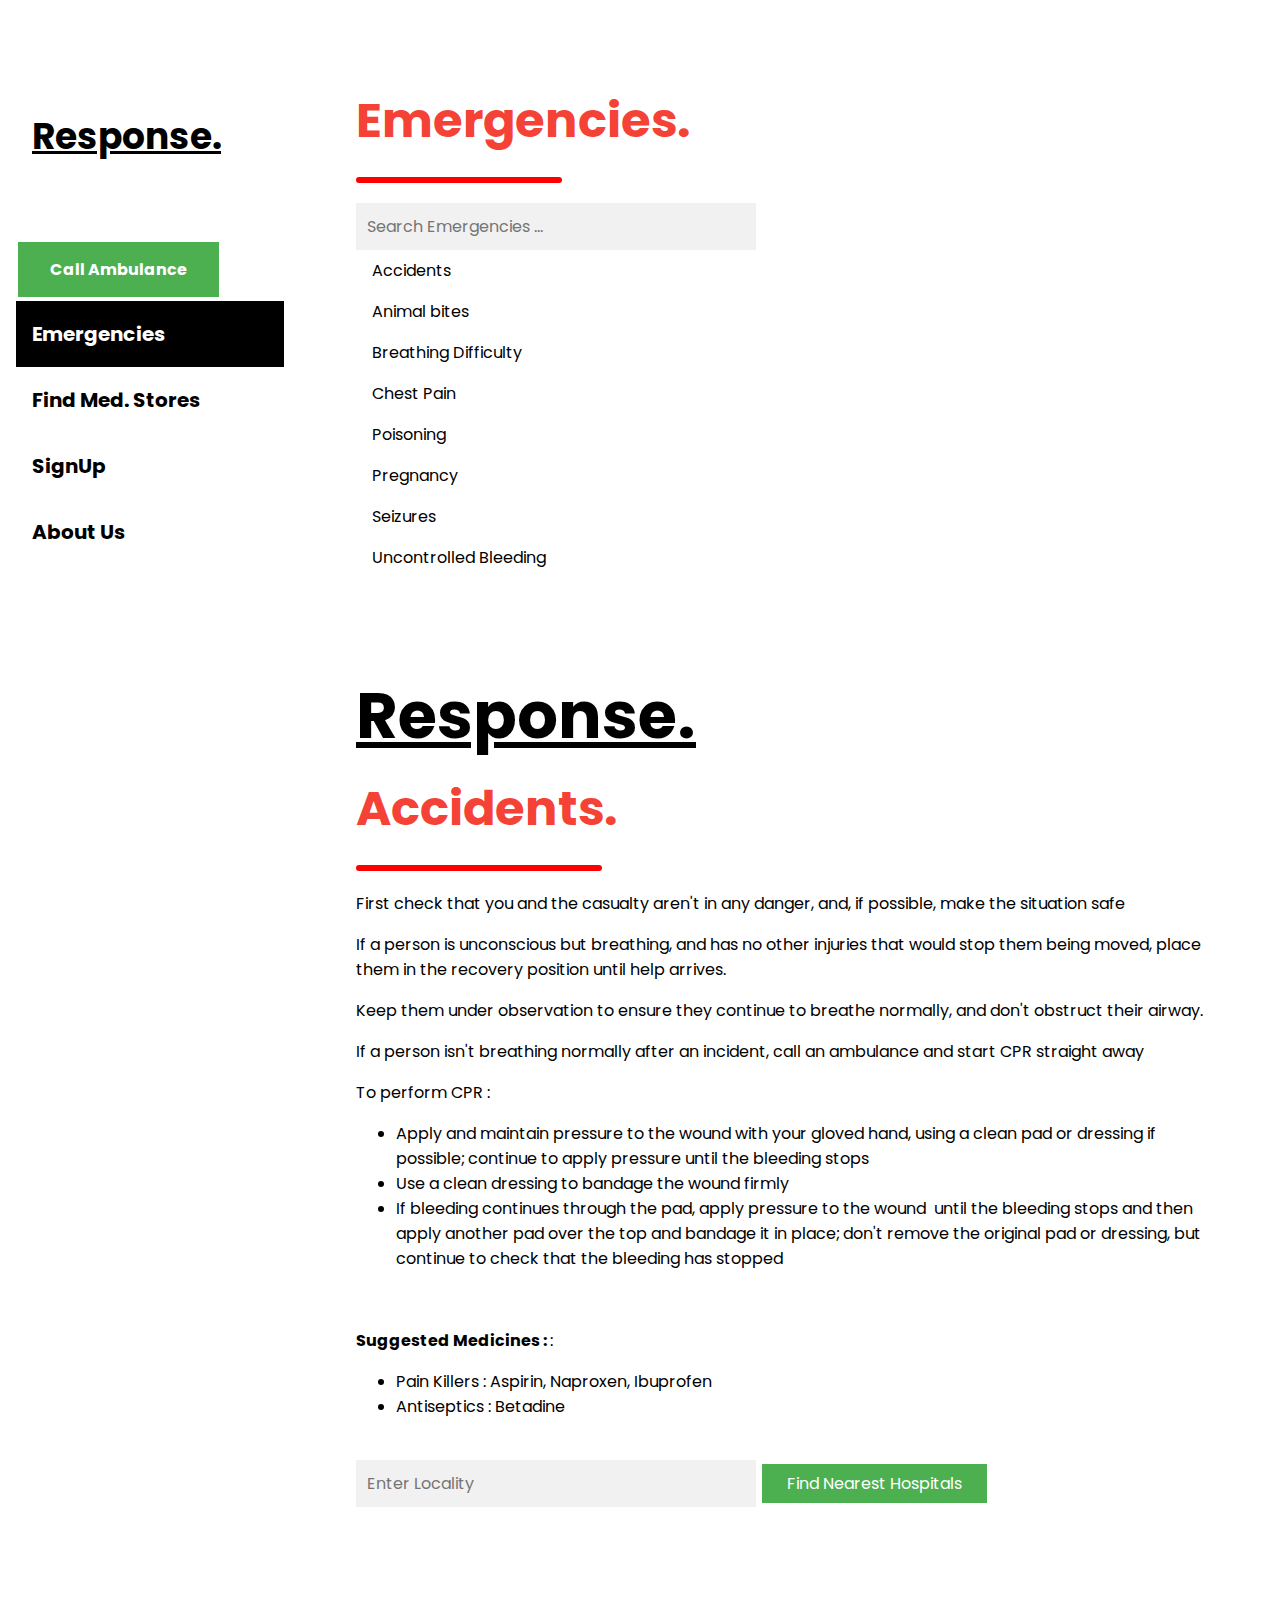
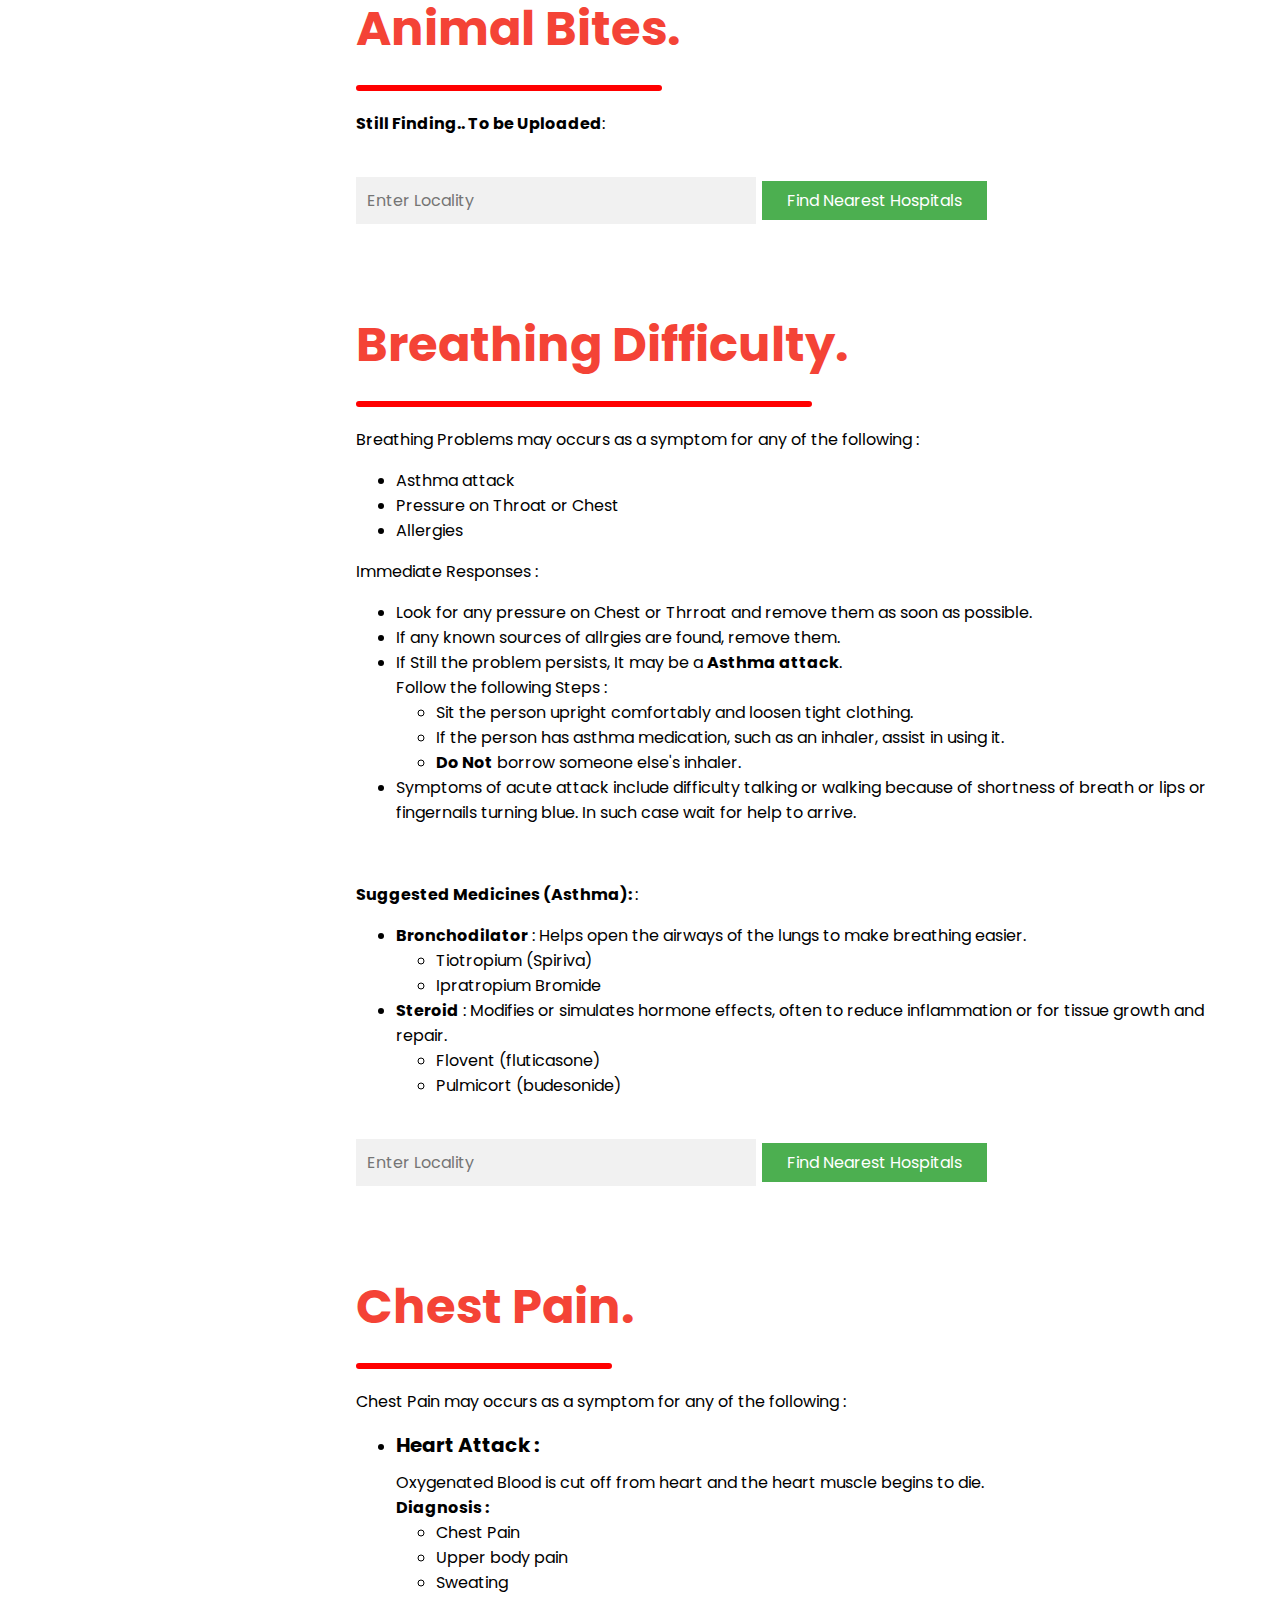
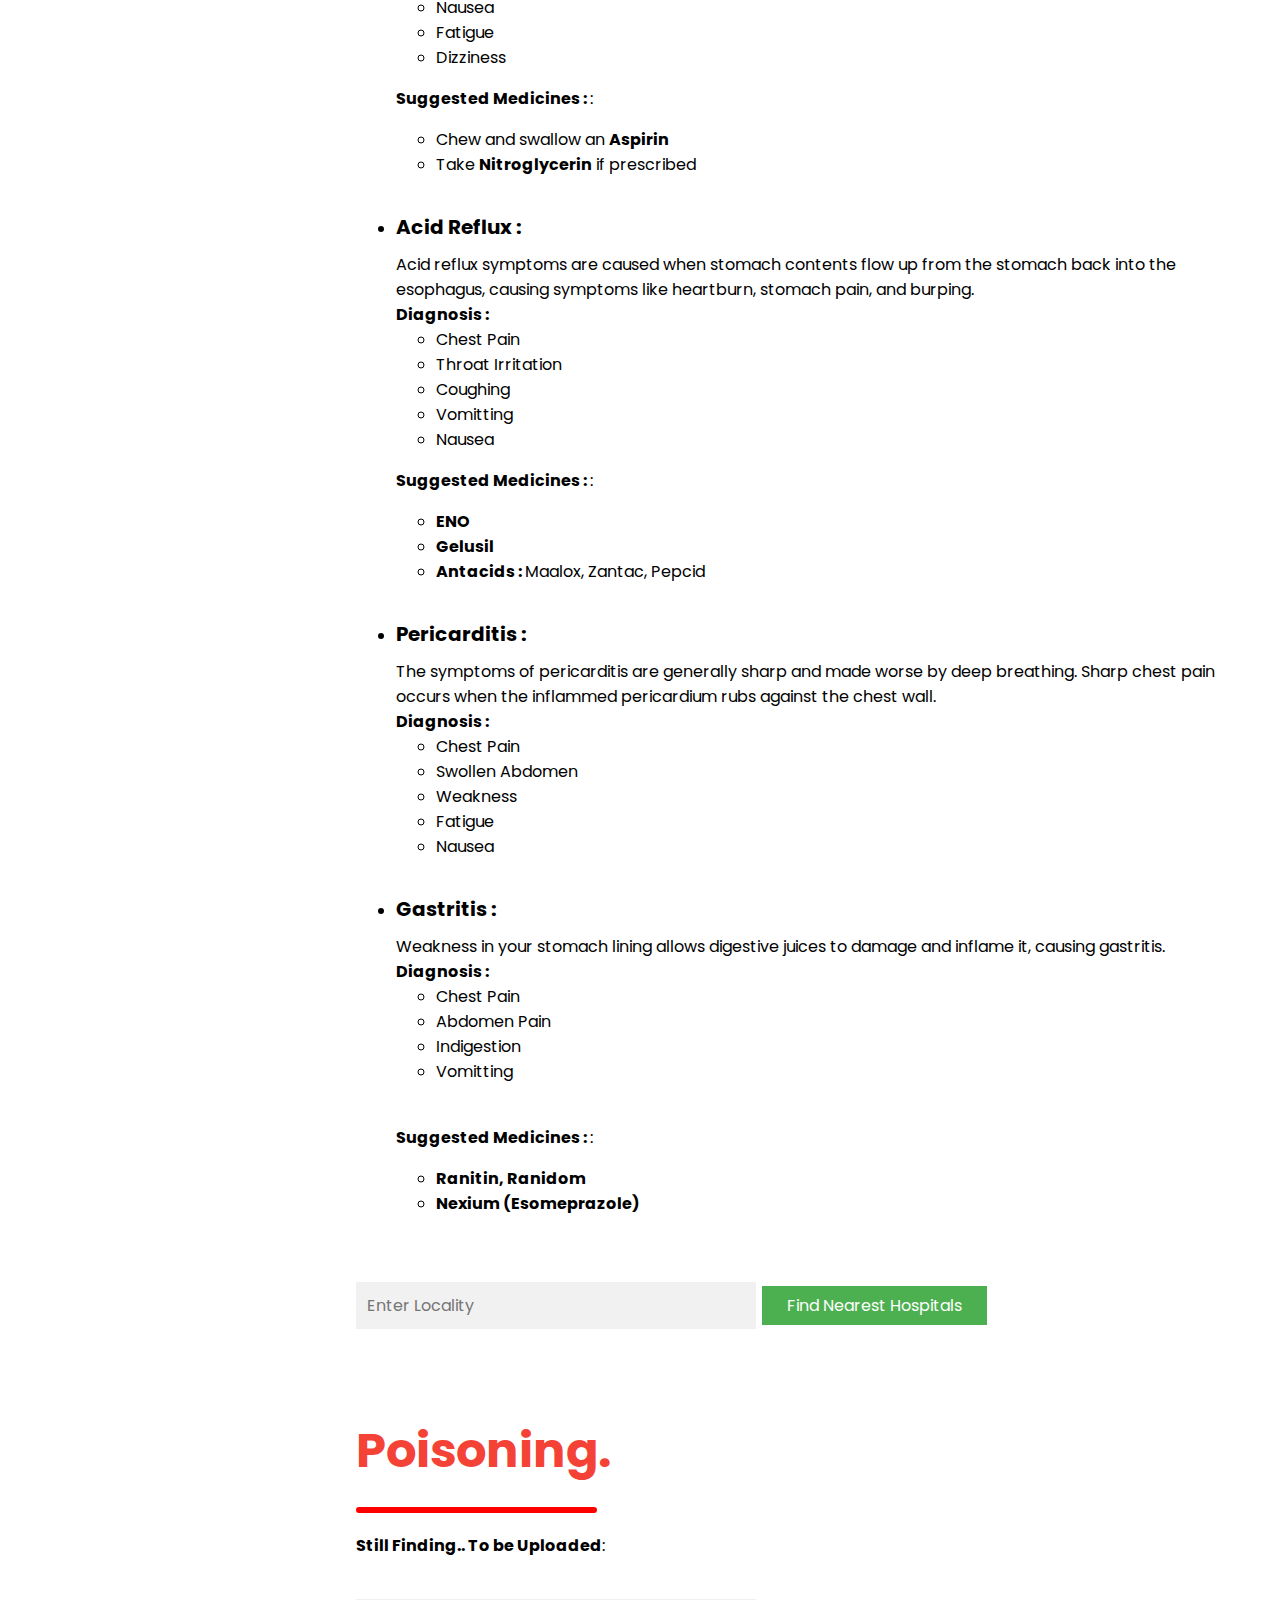
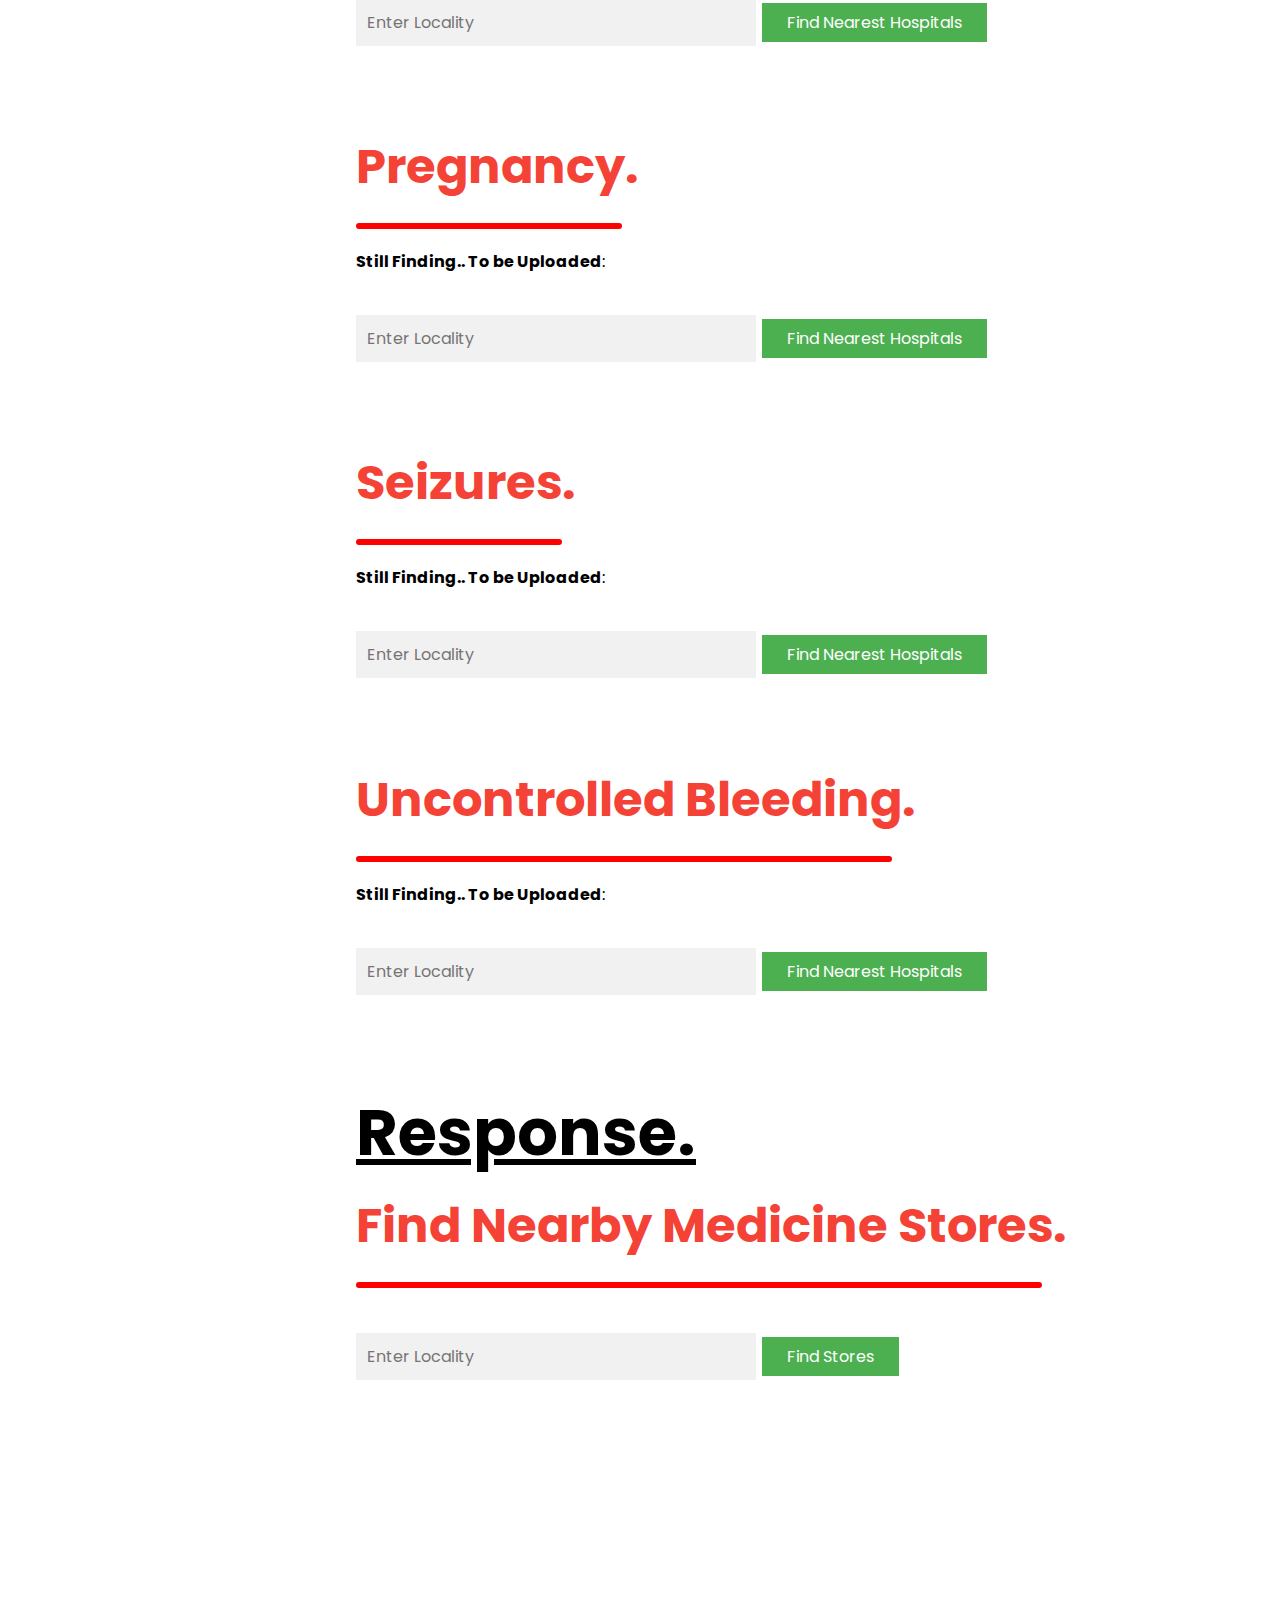
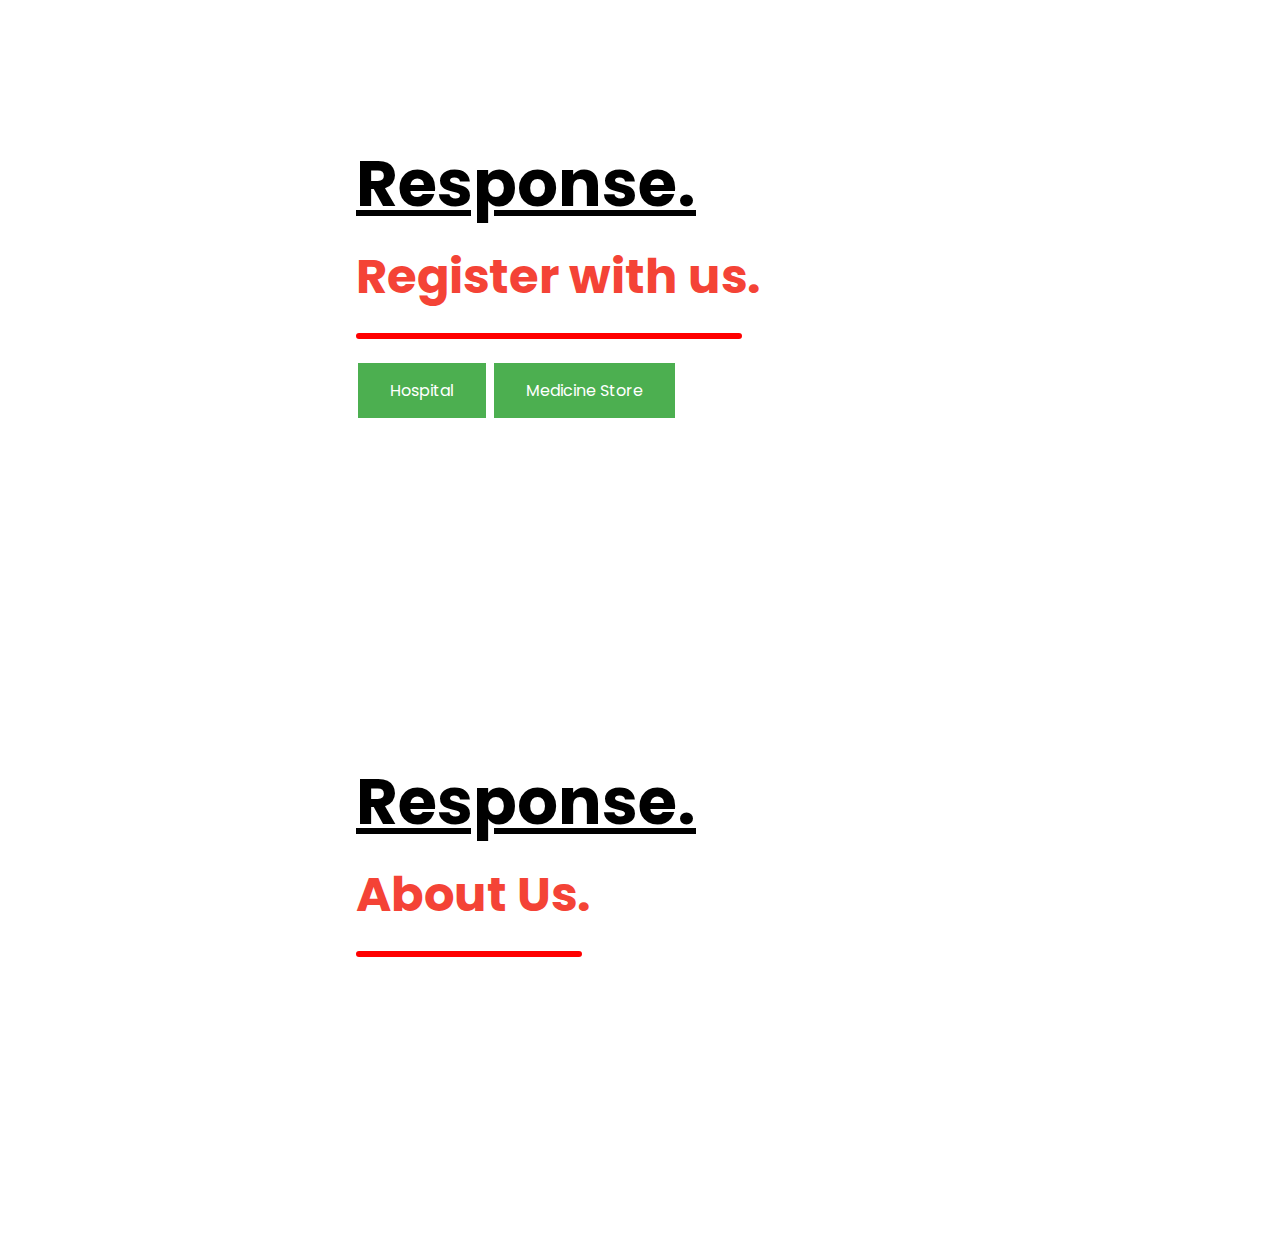
==== commit 1b310d6d: "Index Updated" ====
--- a/index.html
+++ b/index.html
@@ -7,9 +7,61 @@
 <link rel="stylesheet" href="https://fonts.googleapis.com/css?family=Poppins">
 <style>
 
+* {
+  box-sizing: border-box;
+}
+
+body {
+  font: 16px Arial;  
+}
+
+.autocomplete {
+  /*the container must be positioned relative:*/
+  position: relative;
+  display: inline-block;
+}
+
+input {
+  border: 1px solid transparent;
+  background-color: #f1f1f1;
+  padding: 10px;
+  font-size: 16px;
+}
+
+input[type=text] {
+  background-color: #f1f1f1;
+  width: 400px;
+}
+
+.autocomplete-items {
+  position: absolute;
+  border: 1px solid #d4d4d4;
+  border-bottom: none;
+  border-top: none;
+  z-index: 99;
+  /*position the autocomplete items to be the same width as the container:*/
+  top: 100%;
+  left: 0;
+  right: 0;
+}
+.autocomplete-items div {
+  padding: 10px;
+  cursor: pointer;
+  background-color: #fff; 
+  border-bottom: 1px solid #d4d4d4; 
+}
+.autocomplete-items div:hover {
+  /*when hovering an item:*/
+  background-color: #e9e9e9; 
+}
+.autocomplete-active {
+  /*when navigating through the items using the arrow keys:*/
+  background-color: DodgerBlue !important; 
+  color: #ffffff; 
+}
 .w3-jumbo {
-	text-decoration: underline;
-	}
+  text-decoration: underline;
+  }
 .button {
     background-color: #4CAF50;
     border: none;
@@ -35,8 +87,8 @@
     cursor: pointer;
 }
 .active{
-	color:#fff!important;
-	background-color:#000!important}
+  color:#fff!important;
+  background-color:#000!important}
 
 body,h1,h2,h3,h4,h5 {font-family: "Poppins", sans-serif}
 body {font-size:16px;}
@@ -52,16 +104,8 @@
     <h1 class="w3-padding-64"><b><u>Response.</u></b></h1>
   </div>
   <div class="w3-bar-block">
-	<a href="tel:108" class="button">Call  Ambulance</a>
-    <a href="#" onclick="w3_close()" class="w3-bar-item w3-button w3-hover-black active"><h4><strong>Emergencies</strong></h4></a> 
-    <a href="#accidents" onclick="w3_close()" class="w3-bar-item w3-button w3-hover-black">Accidents</a> 
-    <a href="#breathing" onclick="w3_close()" class="w3-bar-item w3-button w3-hover-black">Difficulty Breathing</a>
-    <a href="#chestpain" onclick="w3_close()" class="w3-bar-item w3-button w3-hover-black">Chest Pain</a> 
-    <a href="#pregnancy" onclick="w3_close()" class="w3-bar-item w3-button w3-hover-black">Pregnancy</a> 
-    <a href="#bleeding" onclick="w3_close()" class="w3-bar-item w3-button w3-hover-black">Uncontrolled Bleeding</a>
-    <a href="#poison" onclick="w3_close()" class="w3-bar-item w3-button w3-hover-black">Poisoning</a> 
-    <a href="#bites" onclick="w3_close()" class="w3-bar-item w3-button w3-hover-black">Animal bites</a> 
-    <a href="#seizures" onclick="w3_close()" class="w3-bar-item w3-button w3-hover-black">Seizures</a>
+  <a href="tel:108" class="button">Call  Ambulance</a>
+    <a href="#e" onclick="w3_close()" class="w3-bar-item w3-button w3-hover-black active"><h4><strong>Emergencies</strong></h4></a> 
     <a href="#findstores" onclick="w3_close()" class="w3-bar-item w3-button w3-hover-black"><h4><strong>Find Med. Stores</strong></h4></a>
     <a href="#signup" onclick="w3_close()" class="w3-bar-item w3-button w3-hover-black"><h4><strong>SignUp</strong></h4></a>
     <a href="#aboutus" onclick="w3_close()" class="w3-bar-item w3-button w3-hover-black"><h4><strong>About Us</strong></h4></a>
@@ -79,6 +123,29 @@
 
 <!-- !PAGE CONTENT! -->
 <div class="w3-main" style="margin-left:340px;margin-right:40px">
+
+    <!-- Emergencies -->
+  <div class="w3-container" id="e" style="margin-top:75px">
+    <h1 class="w3-xxxlarge w3-text-red"><b>Emergencies.</b></h1>
+    <hr style="width:200px;border:3px solid red" class="w3-round">
+    <div class="w3-bar-block">
+    <!--Make sure the form has the autocomplete function switched off:-->          
+        <form autocomplete="off">
+          <div class="autocomplete" style="width:300px;">
+            <input id="myInput" type="text" name="myEmergencies" placeholder="Search Emergencies ...">
+          </div>
+          <input type="submit" name="Search">
+        </form>
+      <a href="#accidents" onclick="w3_close()" class="w3-bar-item w3-button w3-hover-black">Accidents</a> 
+      <a href="#bites" onclick="w3_close()" class="w3-bar-item w3-button w3-hover-black">Animal bites</a>
+      <a href="#breathing" onclick="w3_close()" class="w3-bar-item w3-button w3-hover-black">Breathing Difficulty</a>
+      <a href="#chestpain" onclick="w3_close()" class="w3-bar-item w3-button w3-hover-black">Chest Pain</a>             
+      <a href="#poison" onclick="w3_close()" class="w3-bar-item w3-button w3-hover-black">Poisoning</a>
+      <a href="#pregnancy" onclick="w3_close()" class="w3-bar-item w3-button w3-hover-black">Pregnancy</a> 
+      <a href="#seizures" onclick="w3_close()" class="w3-bar-item w3-button w3-hover-black">Seizures</a>
+      <a href="#bleeding" onclick="w3_close()" class="w3-bar-item w3-button w3-hover-black">Uncontrolled Bleeding</a> 
+    </div>
+  </div>
 
   <!-- Accidents -->
   <div class="w3-container" style="margin-top:80px" id="accidents">
@@ -91,64 +158,78 @@
     <p>If a person isn't breathing normally after an incident, call an ambulance and start CPR straight away</p>
     <p>To perform CPR : </p>
     <ul>
-	<li>Apply and maintain pressure to the wound with your gloved hand, using a clean pad or dressing if possible; continue to apply pressure until the bleeding stops&nbsp;</li>
-	<li>Use a clean dressing to bandage the wound firmly</li>
-	<li>If&nbsp;bleeding continues through the pad, apply pressure to the wound&nbsp; until the bleeding stops and then apply another pad over the top and bandage it in place; don't remove the original pad or dressing, but continue to check that&nbsp;the bleeding has stopped&nbsp;</li>
-	</ul><br>
-	<p><b>Suggested Medicines : </b>:</p>
-	<ul>
-	  <li>Pain Killers : Aspirin, Naproxen, Ibuprofen</li>
-	  <li>Antiseptics : Betadine</li>
-	</ul><br>
-	<form action="/doctors.jsp">					
-		<input type="text" name="location" placeholder="Enter Locality" required>
-	    <input class="button_submit" type="submit" value="Find Nearest Hospitals">
-	</form>
+  <li>Apply and maintain pressure to the wound with your gloved hand, using a clean pad or dressing if possible; continue to apply pressure until the bleeding stops&nbsp;</li>
+  <li>Use a clean dressing to bandage the wound firmly</li>
+  <li>If&nbsp;bleeding continues through the pad, apply pressure to the wound&nbsp; until the bleeding stops and then apply another pad over the top and bandage it in place; don't remove the original pad or dressing, but continue to check that&nbsp;the bleeding has stopped&nbsp;</li>
+  </ul><br>
+  <p><b>Suggested Medicines : </b>:</p>
+  <ul>
+    <li>Pain Killers : Aspirin, Naproxen, Ibuprofen</li>
+    <li>Antiseptics : Betadine</li>
+  </ul><br>
+  <form action="hospitals.jsp">         
+    <input type="text" name="location" placeholder="Enter Locality" required>
+      <input class="button_submit" type="submit" value="Find Nearest Hospitals">
+  </form>
+  </div>
+
+    <!-- Bites -->
+  <div class="w3-container" id="bites" style="margin-top:75px">
+    <h1 class="w3-xxxlarge w3-text-red"><b>Animal Bites.</b></h1>
+    <hr style="width:300px;border:3px solid red" class="w3-round">
+    <p></p>
+    <p></p>
+    <p><b>Still Finding.. To be Uploaded</b>:</p>
+    <br>
+  <form action="hospitals.jsp">          
+    <input type="text" name="location" placeholder="Enter Locality" required>
+      <input class="button_submit" type="submit" value="Find Nearest Hospitals">
+  </form>
   </div>
 
   <!-- Breathing Difficulty -->
   <div class="w3-container" id="breathing" style="margin-top:75px">
-    <h1 class="w3-xxxlarge w3-text-red"><b>Difficulty Breathing.</b></h1>
+    <h1 class="w3-xxxlarge w3-text-red"><b>Breathing Difficulty.</b></h1>
     <hr style="width:450px;border:3px solid red" class="w3-round">
     <p>Breathing Problems may occurs as a symptom for any of the following : </p>
     <ul>
-	<li>Asthma attack</li>
-	<li>Pressure on Throat or Chest</li>
-	<li>Allergies</li>
-	</ul>
-	<p>Immediate Responses : </p>
+  <li>Asthma attack</li>
+  <li>Pressure on Throat or Chest</li>
+  <li>Allergies</li>
+  </ul>
+  <p>Immediate Responses : </p>
     <ul>
-	<li>Look for any pressure on Chest or Thrroat and remove them as soon as possible.</li>
-	<li>If any known sources of allrgies are found, remove them.</li>
-	<li>If Still the problem persists, It may be a <strong>Asthma attack</strong>.<br>Follow the following Steps : </li>
-		<ul>
-		<li>Sit the person upright comfortably and loosen tight clothing.</li>
-		<li>If the person has asthma medication, such as an inhaler, assist in using it.</li>
-		<li><strong>Do Not</strong> borrow someone else's inhaler.</li>
-		</ul>
-	<li>Symptoms of acute attack include difficulty talking or walking because of shortness of breath or lips or fingernails turning blue. In such case wait for help to arrive.</li>
-	</ul>
+  <li>Look for any pressure on Chest or Thrroat and remove them as soon as possible.</li>
+  <li>If any known sources of allrgies are found, remove them.</li>
+  <li>If Still the problem persists, It may be a <strong>Asthma attack</strong>.<br>Follow the following Steps : </li>
+    <ul>
+    <li>Sit the person upright comfortably and loosen tight clothing.</li>
+    <li>If the person has asthma medication, such as an inhaler, assist in using it.</li>
+    <li><strong>Do Not</strong> borrow someone else's inhaler.</li>
+    </ul>
+  <li>Symptoms of acute attack include difficulty talking or walking because of shortness of breath or lips or fingernails turning blue. In such case wait for help to arrive.</li>
+  </ul>
     <p></p>
     <br>
-	<p><b>Suggested Medicines (Asthma): </b>:</p>
-	<ul>
-	  <li><b>Bronchodilator</b> : Helps open the airways of the lungs to make breathing easier.
-	  	<ul>
-	  		<li>Tiotropium (Spiriva)</li>
-	  		<li>Ipratropium Bromide</li>
-	  	</ul>
-	  </li>
-	  <li><b>Steroid</b> : Modifies or simulates hormone effects, often to reduce inflammation or for tissue growth and repair.
-	  	<ul>
-	  		<li>Flovent (fluticasone)</li>
-	  		<li>Pulmicort (budesonide)</li>
-	  	</ul>
-	  </li>
-	</ul><br>
-	<form action="/doctors.jsp">					
-		<input type="text" name="location" placeholder="Enter Locality" required>
-	    <input class="button_submit" type="submit" value="Find Nearest Hospitals">
-	</form>
+  <p><b>Suggested Medicines (Asthma): </b>:</p>
+  <ul>
+    <li><b>Bronchodilator</b> : Helps open the airways of the lungs to make breathing easier.
+      <ul>
+        <li>Tiotropium (Spiriva)</li>
+        <li>Ipratropium Bromide</li>
+      </ul>
+    </li>
+    <li><b>Steroid</b> : Modifies or simulates hormone effects, often to reduce inflammation or for tissue growth and repair.
+      <ul>
+        <li>Flovent (fluticasone)</li>
+        <li>Pulmicort (budesonide)</li>
+      </ul>
+    </li>
+  </ul><br>
+  <form action="hospitals.jsp">         
+    <input type="text" name="location" placeholder="Enter Locality" required>
+      <input class="button_submit" type="submit" value="Find Nearest Hospitals">
+  </form>
   </div>
 
     <!-- Chest Pain -->
@@ -157,69 +238,83 @@
     <hr style="width:250px;border:3px solid red" class="w3-round">
     <p>Chest Pain may occurs as a symptom for any of the following : </p>
     <ul>
-	  <li><h4><b>Heart Attack : </b></h4>Oxygenated Blood is cut off from heart and the heart muscle begins to die.
-	  	<br><b>Diagnosis : </b><br>
-	  	<ul>
-	  		<li>Chest Pain</li>
-	  		<li>Upper body pain</li>
-	  		<li>Sweating</li>
-	  		<li>Nausea</li>
-	  		<li>Fatigue</li>
-	  		<li>Dizziness</li>
-	  	</ul>
-	  </li>
-	  <p><b>Suggested Medicines : </b>:</p>
-	<ul>
-	  <li>Chew and swallow an <b>Aspirin</b></li>
-	  <li>Take <b>Nitroglycerin</b> if prescribed</li>
-	</ul><br>
-	  <li><h4><b>Acid Reflux : </b></h4>Acid reflux symptoms are caused when stomach contents flow up from the stomach back into the esophagus, causing symptoms like heartburn, stomach pain, and burping.
-	  <br><b>Diagnosis : </b><br>
-	  	<ul>
-	  		<li>Chest Pain</li>
-	  		<li>Throat Irritation</li>
-	  		<li>Coughing</li>
-	  		<li>Vomitting</li>
-	  		<li>Nausea</li>
-	   </ul>
-	  </li>
-	   <p><b>Suggested Medicines : </b>:</p>
-	<ul>
-	  <li><b>ENO</b></li>
-	  <li><b>Gelusil</b></li>
-	  <li><b>Antacids : </b>Maalox, Zantac, Pepcid</li>
-	</ul><br>
-	  <li><h4><b>Pericarditis : </b></h4>The symptoms of pericarditis are generally sharp and made worse by deep breathing. Sharp chest pain occurs when the inflammed pericardium rubs against the chest wall.
-	  	<br><b>Diagnosis : </b><br>
-	  	<ul>
-	  		<li>Chest Pain</li>
-	  		<li>Swollen Abdomen</li>
-	  		<li>Weakness</li>
-	  		<li>Fatigue</li>
-	  		<li>Nausea</li>
-	   </ul><br>
-	  </li>
-	  <li><h4><b>Gastritis : </b></h4>Weakness in your stomach lining allows digestive juices to damage and inflame it, causing gastritis.
-	  	<br><b>Diagnosis : </b><br>
-	  	<ul>
-	  		<li>Chest Pain</li>
-	  		<li>Abdomen Pain</li>
-	  		<li>Indigestion</li>
-	  		<li>Vomitting</li>
-	   </ul><br>
-	  </li>
-	  <p><b>Suggested Medicines : </b>:</p>
-	<ul>
-	  <li><b>Ranitin, Ranidom</b></li>
-	  <li><b>Nexium (Esomeprazole)</b></li>
-	</ul><br>
-	</ul>
-	
-	</ul><br>
-	<form action="/doctors.jsp">					
-		<input type="text" name="location" placeholder="Enter Locality" required>
-	    <input class="button_submit" type="submit" value="Find Nearest Hospitals">
-	</form>
+    <li><h4><b>Heart Attack : </b></h4>Oxygenated Blood is cut off from heart and the heart muscle begins to die.
+      <br><b>Diagnosis : </b><br>
+      <ul>
+        <li>Chest Pain</li>
+        <li>Upper body pain</li>
+        <li>Sweating</li>
+        <li>Nausea</li>
+        <li>Fatigue</li>
+        <li>Dizziness</li>
+      </ul>
+    </li>
+    <p><b>Suggested Medicines : </b>:</p>
+  <ul>
+    <li>Chew and swallow an <b>Aspirin</b></li>
+    <li>Take <b>Nitroglycerin</b> if prescribed</li>
+  </ul><br>
+    <li><h4><b>Acid Reflux : </b></h4>Acid reflux symptoms are caused when stomach contents flow up from the stomach back into the esophagus, causing symptoms like heartburn, stomach pain, and burping.
+    <br><b>Diagnosis : </b><br>
+      <ul>
+        <li>Chest Pain</li>
+        <li>Throat Irritation</li>
+        <li>Coughing</li>
+        <li>Vomitting</li>
+        <li>Nausea</li>
+     </ul>
+    </li>
+     <p><b>Suggested Medicines : </b>:</p>
+  <ul>
+    <li><b>ENO</b></li>
+    <li><b>Gelusil</b></li>
+    <li><b>Antacids : </b>Maalox, Zantac, Pepcid</li>
+  </ul><br>
+    <li><h4><b>Pericarditis : </b></h4>The symptoms of pericarditis are generally sharp and made worse by deep breathing. Sharp chest pain occurs when the inflammed pericardium rubs against the chest wall.
+      <br><b>Diagnosis : </b><br>
+      <ul>
+        <li>Chest Pain</li>
+        <li>Swollen Abdomen</li>
+        <li>Weakness</li>
+        <li>Fatigue</li>
+        <li>Nausea</li>
+     </ul><br>
+    </li>
+    <li><h4><b>Gastritis : </b></h4>Weakness in your stomach lining allows digestive juices to damage and inflame it, causing gastritis.
+      <br><b>Diagnosis : </b><br>
+      <ul>
+        <li>Chest Pain</li>
+        <li>Abdomen Pain</li>
+        <li>Indigestion</li>
+        <li>Vomitting</li>
+     </ul><br>
+    </li>
+    <p><b>Suggested Medicines : </b>:</p>
+  <ul>
+    <li><b>Ranitin, Ranidom</b></li>
+    <li><b>Nexium (Esomeprazole)</b></li>
+  </ul><br>
+  </ul>
+  
+  </ul><br>
+  <form action="hospitals.jsp">         
+    <input type="text" name="location" placeholder="Enter Locality" required>
+      <input class="button_submit" type="submit" value="Find Nearest Hospitals">
+  </form>
+  </div>
+
+    <!-- Poisoning -->
+  <div class="w3-container" id="poison" style="margin-top:75px">
+    <h1 class="w3-xxxlarge w3-text-red"><b>Poisoning.</b></h1>
+    <hr style="width:235px;border:3px solid red" class="w3-round">
+    <p></p>
+    <p></p>
+    <p><b>Still Finding.. To be Uploaded</b>:</p>
+    <br>
+  <form action="hospitals.jsp">          
+    <input type="text" name="location" placeholder="Enter Locality" required>
+      <input class="button_submit" type="submit" value="Find Nearest Hospitals">
+  </form>
   </div>
   
   <!-- Pregnancy -->
@@ -230,10 +325,24 @@
     <p></p>
     <p><b>Still Finding.. To be Uploaded</b>:</p>
     <br>
-	<form action="/doctors.jsp">					
-		<input type="text" name="location" placeholder="Enter Locality" required>
-	    <input class="button_submit" type="submit" value="Find Nearest Hospitals">
-	</form>
+  <form action="hospitals.jsp">         
+    <input type="text" name="location" placeholder="Enter Locality" required>
+      <input class="button_submit" type="submit" value="Find Nearest Hospitals">
+  </form>
+  </div>
+
+    <!-- Seizures -->
+  <div class="w3-container" id="seizures" style="margin-top:75px">
+    <h1 class="w3-xxxlarge w3-text-red"><b>Seizures.</b></h1>
+    <hr style="width:200px;border:3px solid red" class="w3-round">
+    <p></p>
+    <p></p>
+    <p><b>Still Finding.. To be Uploaded</b>:</p>
+    <br>
+  <form action="hospitals.jsp">          
+    <input type="text" name="location" placeholder="Enter Locality" required>
+      <input class="button_submit" type="submit" value="Find Nearest Hospitals">
+  </form>
   </div>
 
     <!-- Bleeding -->
@@ -244,52 +353,10 @@
     <p></p>
     <p><b>Still Finding.. To be Uploaded</b>:</p>
     <br>
-	<form action="/doctors.jsp">					
-		<input type="text" name="location" placeholder="Enter Locality" required>
-	    <input class="button_submit" type="submit" value="Find Nearest Hospitals">
-	</form>
-  </div>
-
-  <!-- Poisoning -->
-  <div class="w3-container" id="poison" style="margin-top:75px">
-    <h1 class="w3-xxxlarge w3-text-red"><b>Poisoning.</b></h1>
-    <hr style="width:235px;border:3px solid red" class="w3-round">
-    <p></p>
-    <p></p>
-    <p><b>Still Finding.. To be Uploaded</b>:</p>
-    <br>
-	<form action="/doctors.jsp">					
-		<input type="text" name="location" placeholder="Enter Locality" required>
-	    <input class="button_submit" type="submit" value="Find Nearest Hospitals">
-	</form>
-  </div>
-
-  <!-- Bites -->
-  <div class="w3-container" id="bites" style="margin-top:75px">
-    <h1 class="w3-xxxlarge w3-text-red"><b>Animal Bites.</b></h1>
-    <hr style="width:300px;border:3px solid red" class="w3-round">
-    <p></p>
-    <p></p>
-    <p><b>Still Finding.. To be Uploaded</b>:</p>
-    <br>
-	<form action="/doctors.jsp">					
-		<input type="text" name="location" placeholder="Enter Locality" required>
-	    <input class="button_submit" type="submit" value="Find Nearest Hospitals">
-	</form>
-  </div>
-
-  <!-- Seizures -->
-  <div class="w3-container" id="seizures" style="margin-top:75px">
-    <h1 class="w3-xxxlarge w3-text-red"><b>Seizures.</b></h1>
-    <hr style="width:200px;border:3px solid red" class="w3-round">
-    <p></p>
-    <p></p>
-    <p><b>Still Finding.. To be Uploaded</b>:</p>
-    <br>
-	<form action="/doctors.jsp">					
-		<input type="text" name="location" placeholder="Enter Locality" required>
-	    <input class="button_submit" type="submit" value="Find Nearest Hospitals">
-	</form>
+  <form action="hospitals.jsp">         
+    <input type="text" name="location" placeholder="Enter Locality" required>
+      <input class="button_submit" type="submit" value="Find Nearest Hospitals">
+  </form>
   </div>
 
    <!-- Find Stores -->
@@ -297,21 +364,21 @@
     <h1 class="w3-jumbo"><b>Response.</b></h1>
     <h1 class="w3-xxxlarge w3-text-red"><b>Find Nearby Medicine Stores.</b></h1>
     <hr style="width:680px;border:3px solid red" class="w3-round">
-	<br>
-	<form action="/stores.jsp">					
-		<input type="text" name="location" placeholder="Enter Locality" required>
-	    <input class="button_submit" type="submit" value="Find Stores">
-	</form>
-	<br><br><br><br><br><br><br><br><br><br></b><p></p>
+  <br>
+  <form action="stores.jsp">         
+    <input type="text" name="location" placeholder="Enter Locality" required>
+      <input class="button_submit" type="submit" value="Find Stores">
+  </form>
+  <br><br><br><br><br><br><br><br><br><br></b><p></p>
   </div>
 
  <!-- SignUP -->
   <div class="w3-container" style="margin-top:80px" id="signup">
     <h1 class="w3-jumbo"><b>Response.</b></h1>
     <h1 class="w3-xxxlarge w3-text-red"><b>Register with us.</b></h1>
-    <hr style="width:400px;border:3px solid red" class="w3-round">
-    <a href="reg_hospital.html" class="button">Hospital</a>
-    <a href="reg_stores.html" class="button">Medicine Store</a>
+    <hr style="width:380px;border:3px solid red" class="w3-round">
+    <a href="register.html" class="button">Hospital</a>
+    <a href="register.html" class="button">Medicine Store</a>
     <br><br><br><br><br><br><br><br><br><br></b><p></p>
   </div>
 
@@ -319,7 +386,7 @@
   <div class="w3-container" style="margin-top:80px" id="aboutus">
     <h1 class="w3-jumbo"><b>Response.</b></h1>
     <h1 class="w3-xxxlarge w3-text-red"><b>About Us.</b></h1>
-    <hr style="width:300px;border:3px solid red" class="w3-round">
+    <hr style="width:220px;border:3px solid red" class="w3-round">
     <br><br><br><br><br><br><br><br><br><br></b><p></p>
   </div>
   </div>
@@ -353,6 +420,110 @@
   var captionText = document.getElementById("caption");
   captionText.innerHTML = element.alt;
 }
+
+//Auto Complete Feature
+function autocomplete(inp, arr) {
+  /*the autocomplete function takes two arguments,
+  the text field element and an array of possible autocompleted values:*/
+  var currentFocus;
+  /*execute a function when someone writes in the text field:*/
+  inp.addEventListener("input", function(e) {
+      var a, b, i, val = this.value;
+      /*close any already open lists of autocompleted values*/
+      closeAllLists();
+      if (!val) { return false;}
+      currentFocus = -1;
+      /*create a DIV element that will contain the items (values):*/
+      a = document.createElement("DIV");
+      a.setAttribute("id", this.id + "autocomplete-list");
+      a.setAttribute("class", "autocomplete-items");
+      /*append the DIV element as a child of the autocomplete container:*/
+      this.parentNode.appendChild(a);
+      /*for each item in the array...*/
+      for (i = 0; i < arr.length; i++) {
+        /*check if the item starts with the same letters as the text field value:*/
+        if (arr[i].substr(0, val.length).toUpperCase() == val.toUpperCase()) {
+          /*create a DIV element for each matching element:*/
+          b = document.createElement("DIV");
+          /*make the matching letters bold:*/
+          b.innerHTML = "<strong>" + arr[i].substr(0, val.length) + "</strong>";
+          b.innerHTML += arr[i].substr(val.length);
+          /*insert a input field that will hold the current array item's value:*/
+          b.innerHTML += "<input type='hidden' value='" + arr[i] + "'>";
+          /*execute a function when someone clicks on the item value (DIV element):*/
+          b.addEventListener("click", function(e) {
+              /*insert the value for the autocomplete text field:*/
+              inp.value = this.getElementsByTagName("input")[0].value;
+              /*close the list of autocompleted values,
+              (or any other open lists of autocompleted values:*/
+              closeAllLists();
+          });
+          a.appendChild(b);
+        }
+      }
+  });
+  /*execute a function presses a key on the keyboard:*/
+  inp.addEventListener("keydown", function(e) {
+      var x = document.getElementById(this.id + "autocomplete-list");
+      if (x) x = x.getElementsByTagName("div");
+      if (e.keyCode == 40) {
+        /*If the arrow DOWN key is pressed,
+        increase the currentFocus variable:*/
+        currentFocus++;
+        /*and and make the current item more visible:*/
+        addActive(x);
+      } else if (e.keyCode == 38) { //up
+        /*If the arrow UP key is pressed,
+        decrease the currentFocus variable:*/
+        currentFocus--;
+        /*and and make the current item more visible:*/
+        addActive(x);
+      } else if (e.keyCode == 13) {
+        /*If the ENTER key is pressed, prevent the form from being submitted,*/
+        e.preventDefault();
+        if (currentFocus > -1) {
+          /*and simulate a click on the "active" item:*/
+          if (x) x[currentFocus].click();
+        }
+      }
+  });
+  function addActive(x) {
+    /*a function to classify an item as "active":*/
+    if (!x) return false;
+    /*start by removing the "active" class on all items:*/
+    removeActive(x);
+    if (currentFocus >= x.length) currentFocus = 0;
+    if (currentFocus < 0) currentFocus = (x.length - 1);
+    /*add class "autocomplete-active":*/
+    x[currentFocus].classList.add("autocomplete-active");
+  }
+  function removeActive(x) {
+    /*a function to remove the "active" class from all autocomplete items:*/
+    for (var i = 0; i < x.length; i++) {
+      x[i].classList.remove("autocomplete-active");
+    }
+  }
+  /*execute a function when someone clicks in the document:*/
+  document.addEventListener("click", function (e) {
+      closeAllLists(e.target);
+      });
+    function closeAllLists(elmnt) {
+    /*close all autocomplete lists in the document,
+    except the one passed as an argument:*/
+    var x = document.getElementsByClassName("autocomplete-items");
+    for (var i = 0; i < x.length; i++) {
+      if (elmnt != x[i] && elmnt != inp) {
+        x[i].parentNode.removeChild(x[i]);
+      }
+    }
+  }
+}
+
+/*An array containing all the Available Emergencies.*/
+var emergencies = ["Accidents", "Animal Bites", "Breathing Difficulty", "Chest Pain", "Poisoning", "Pregnancy", "Seizures", "Uncontrolled Bleeding"];
+
+/*initiate the autocomplete function on the "myInput" element, and pass along the emergencies array as possible autocomplete values:*/
+autocomplete(document.getElementById("myInput"), emergencies);
 </script>
 
 </body>
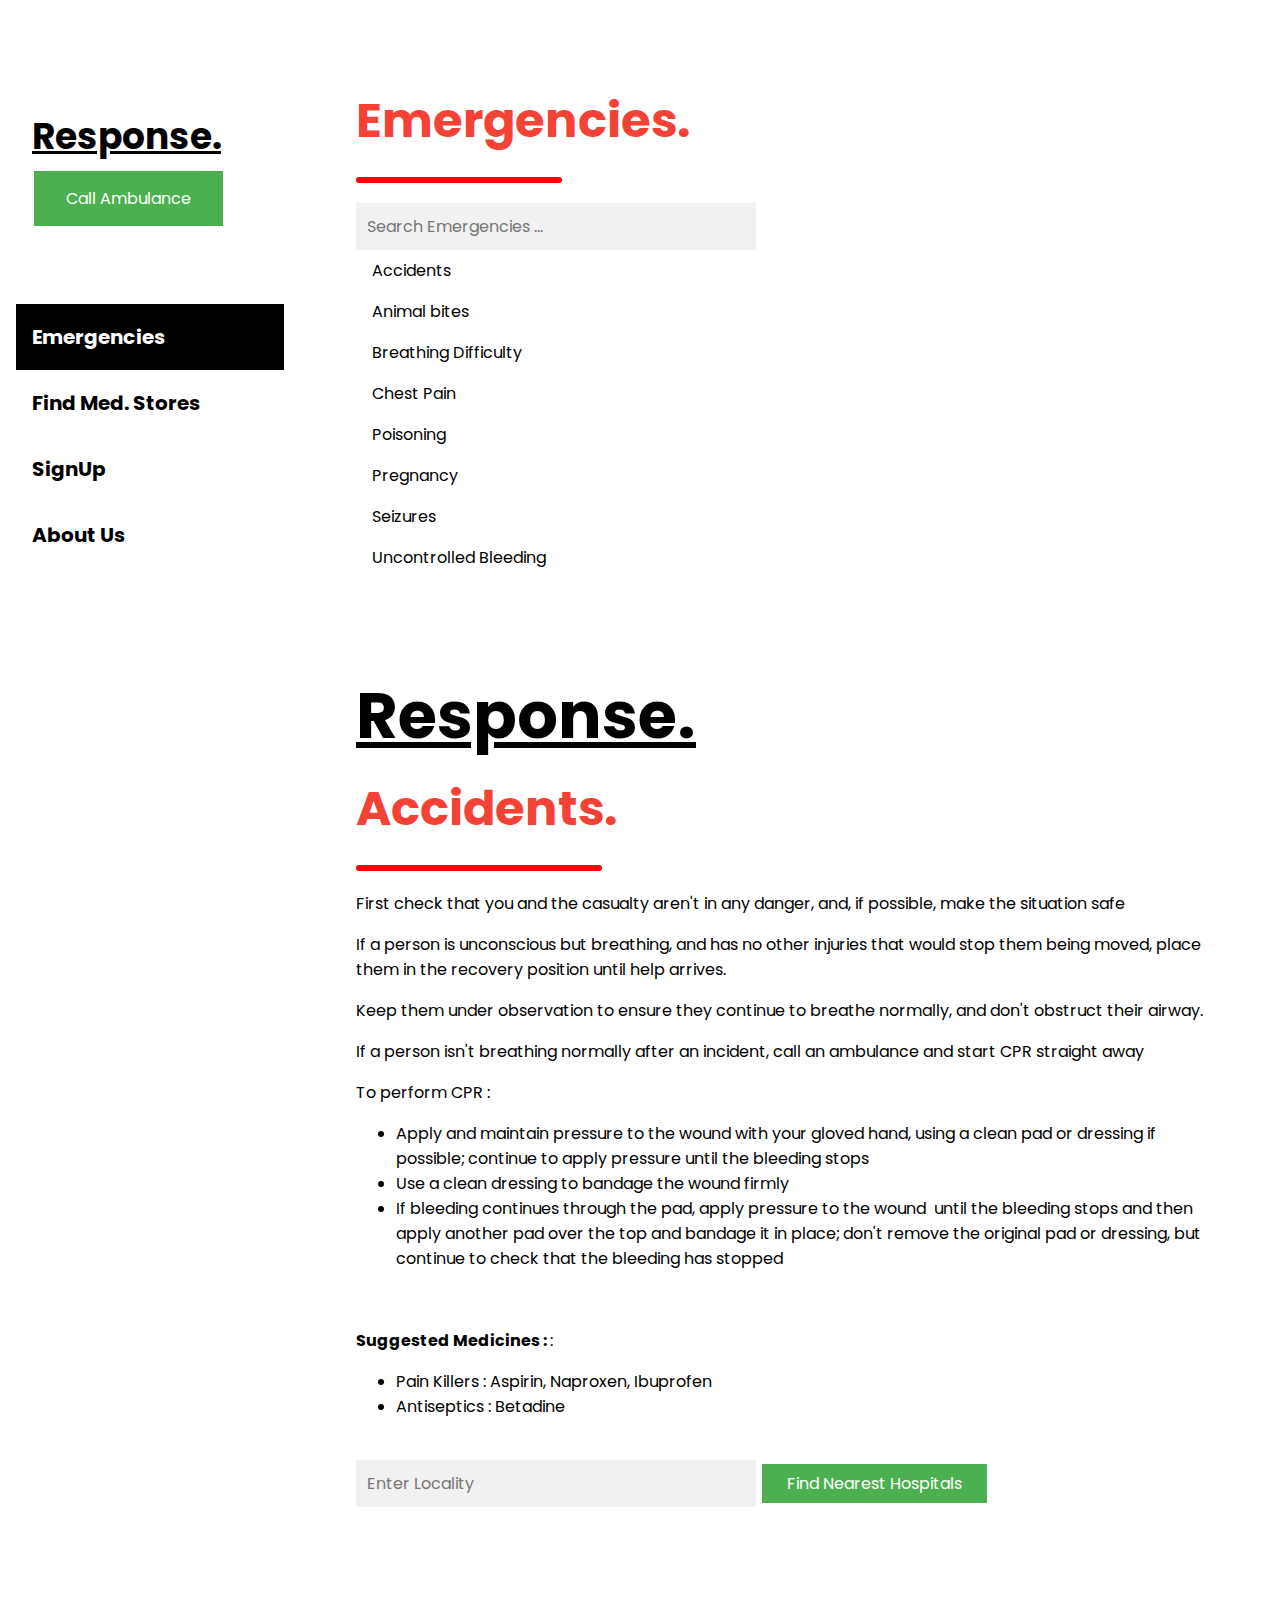
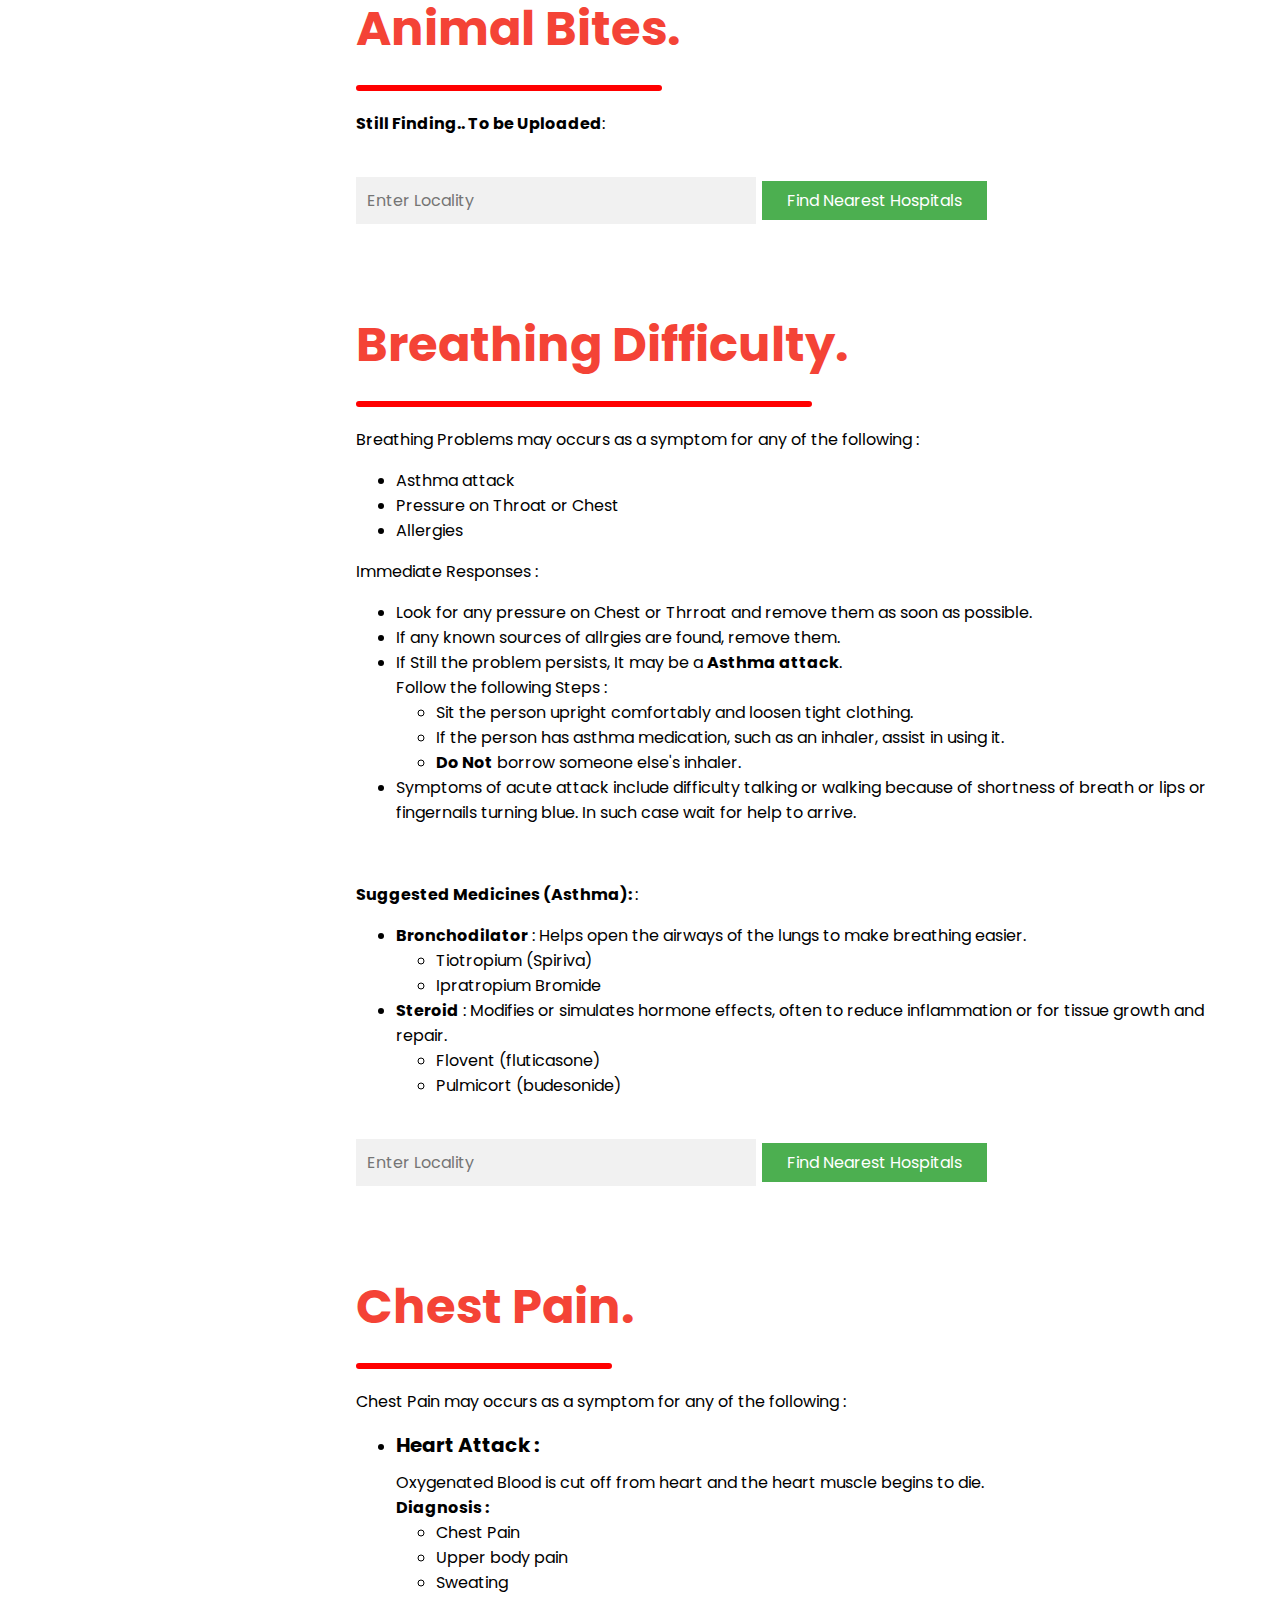
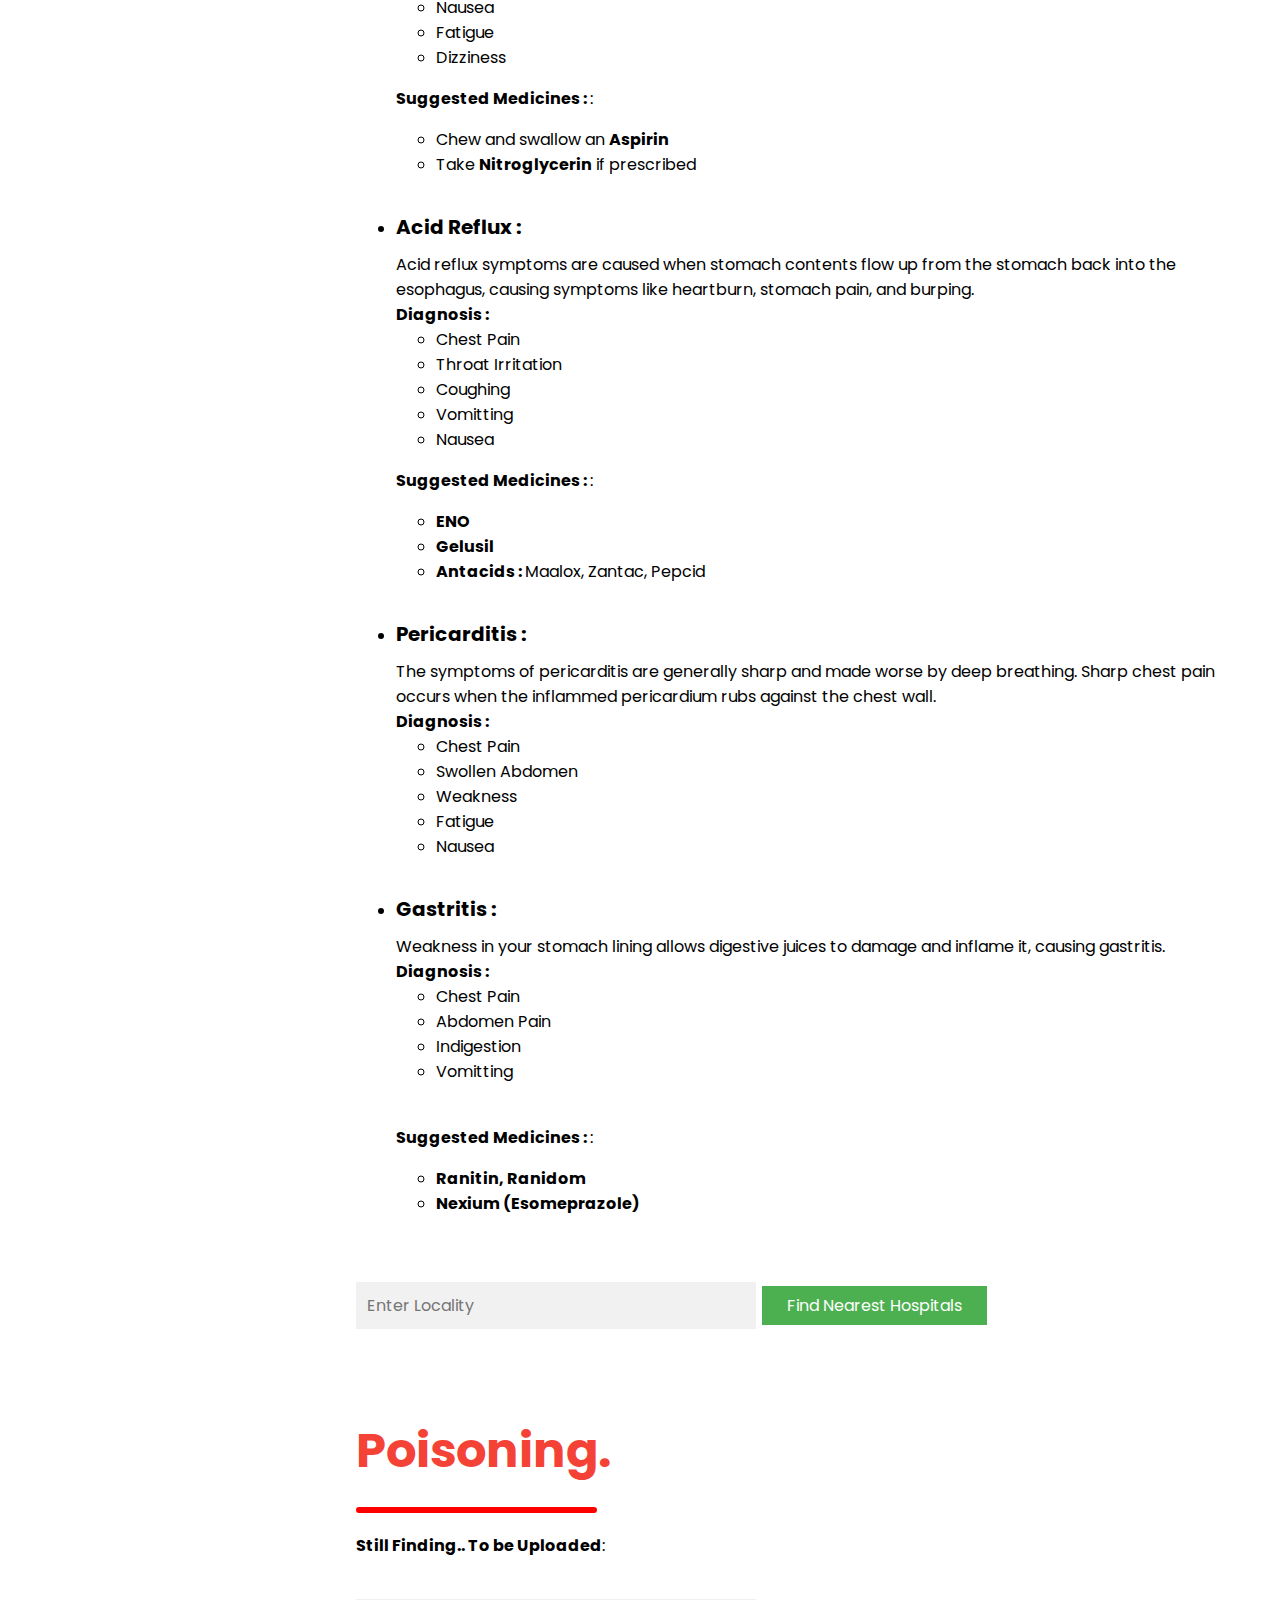
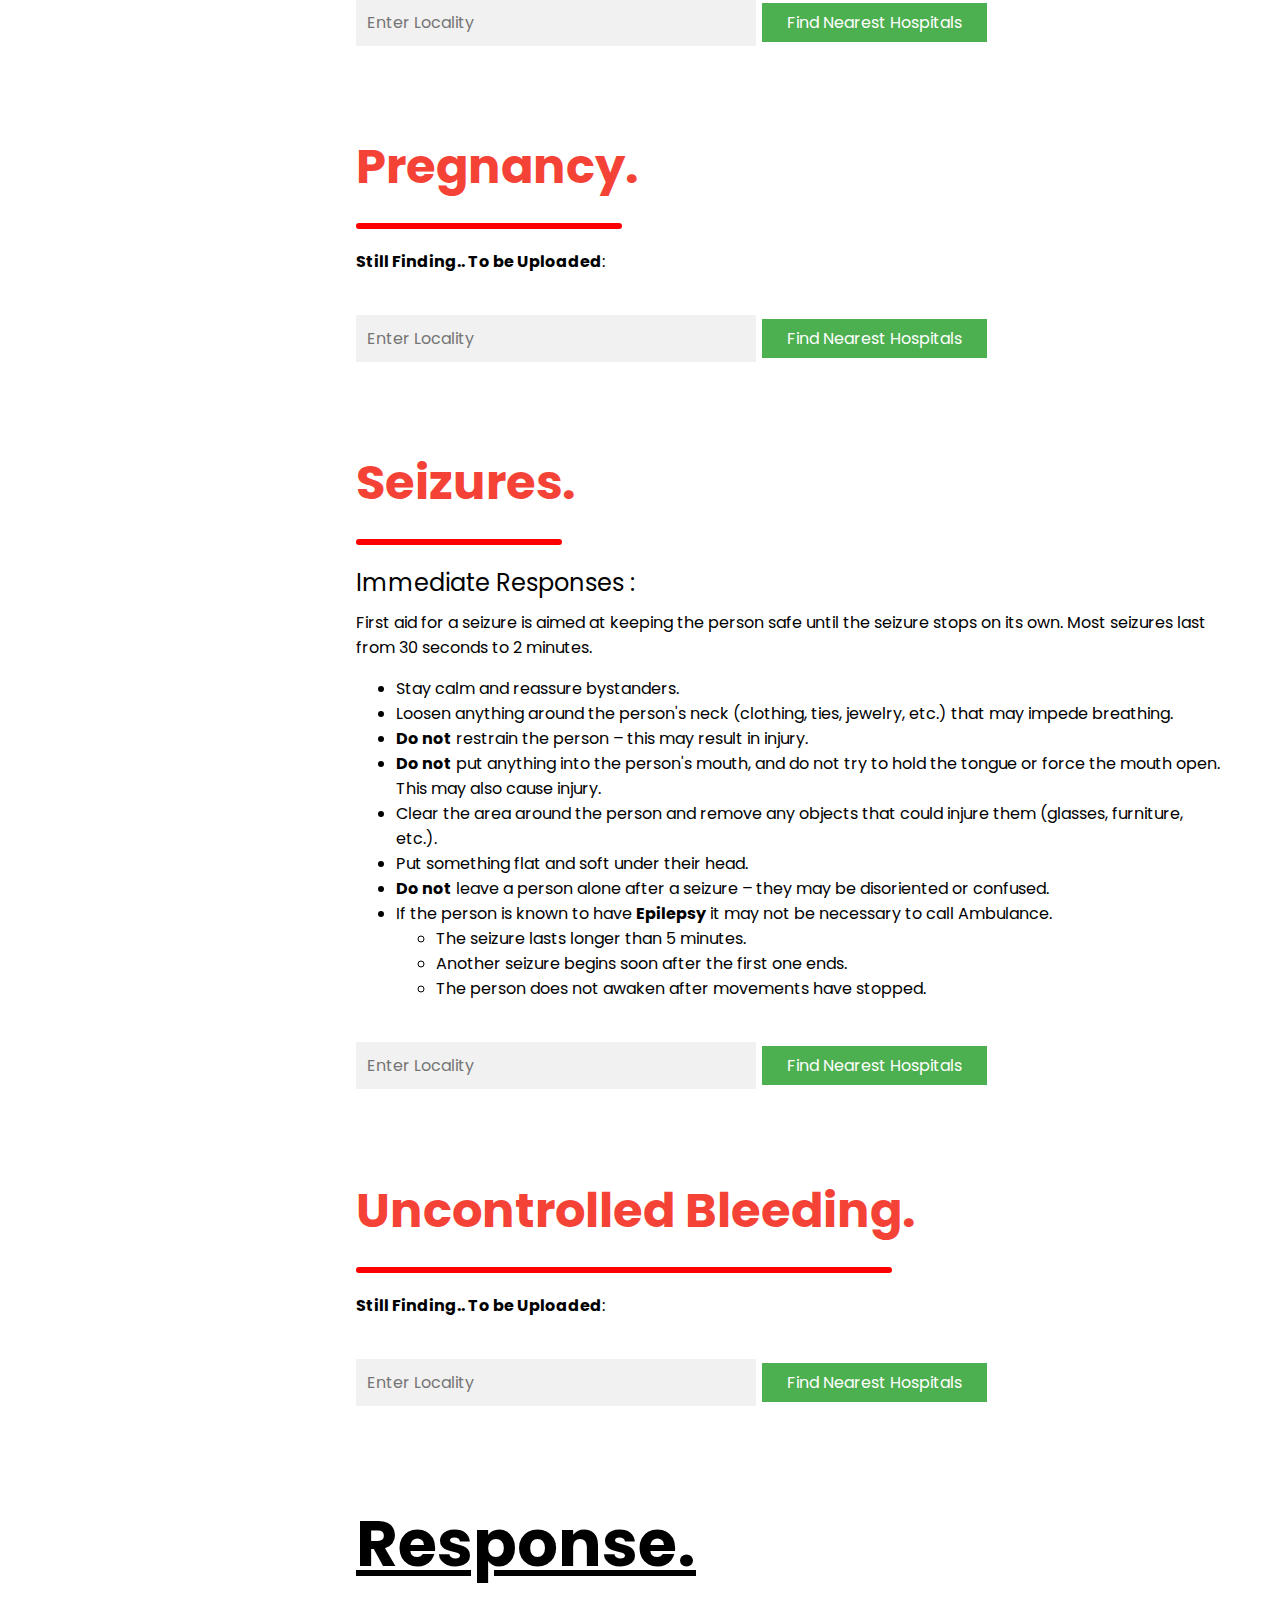
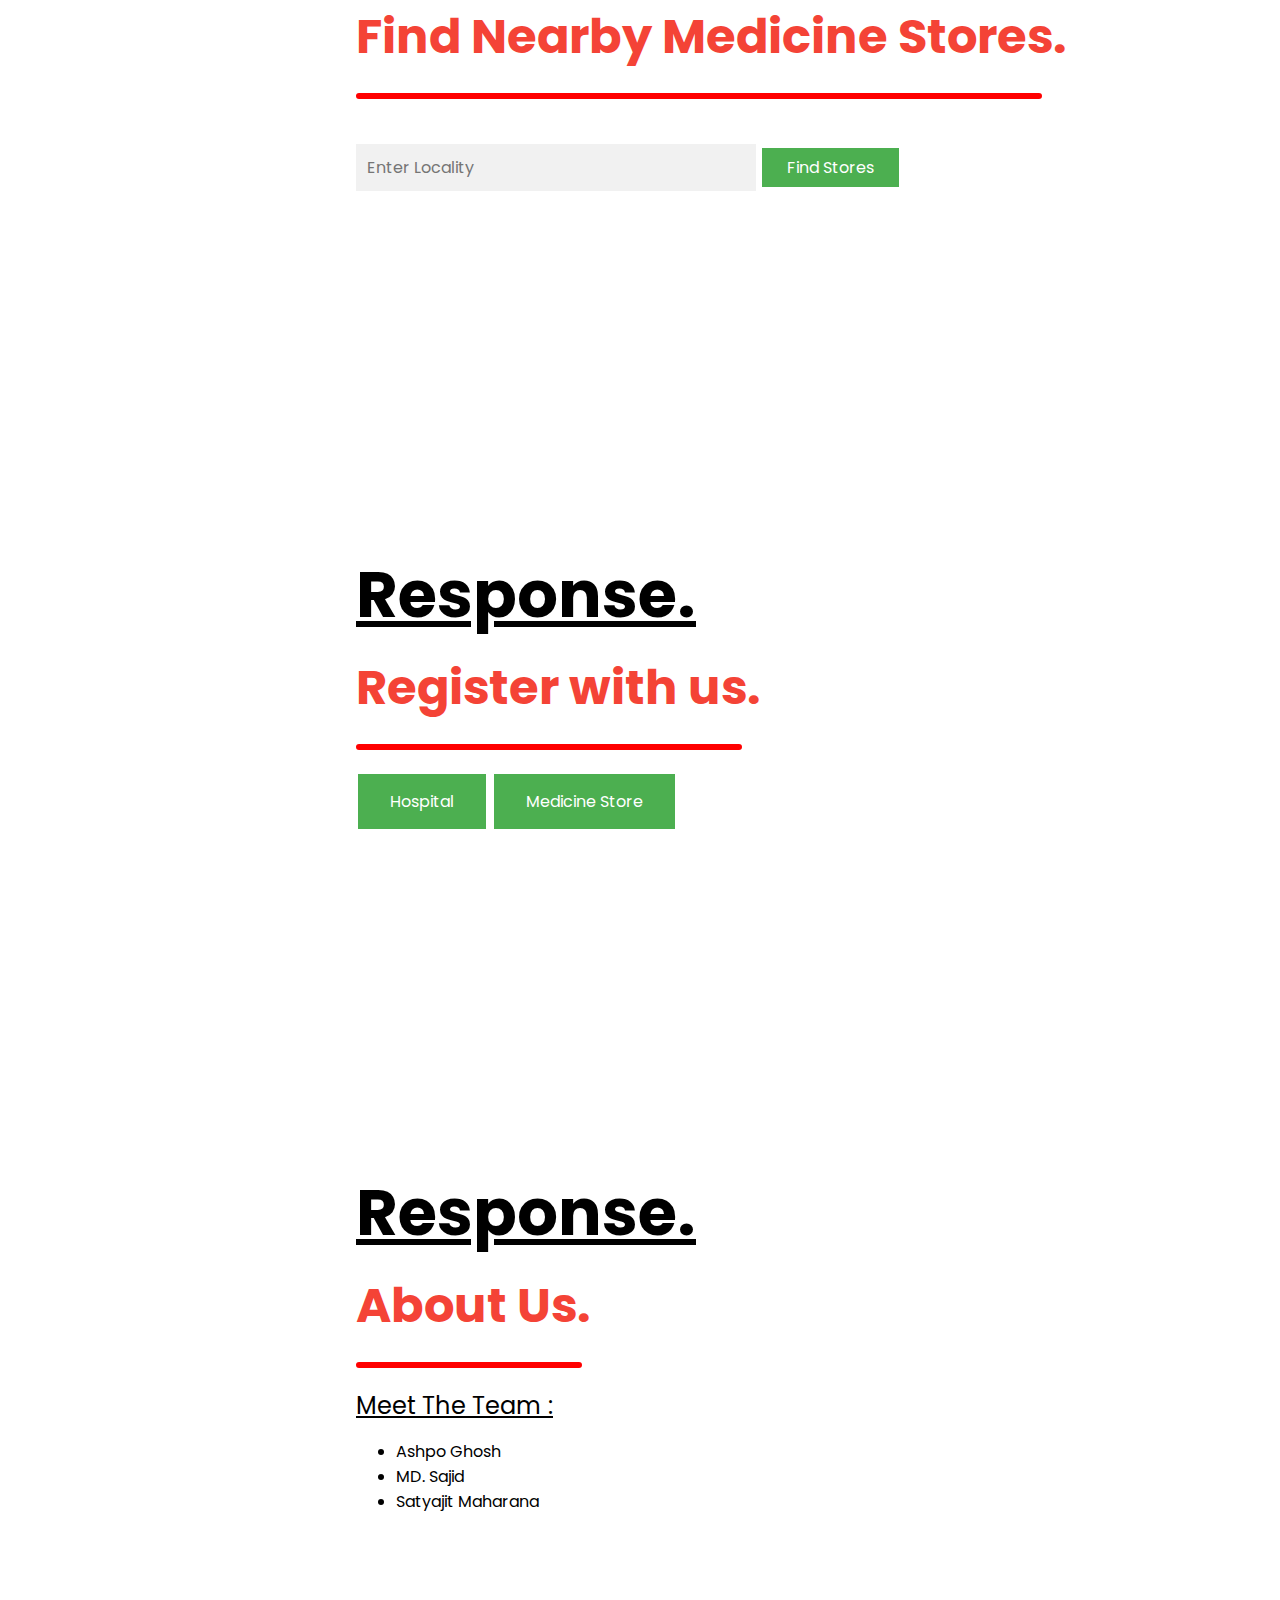
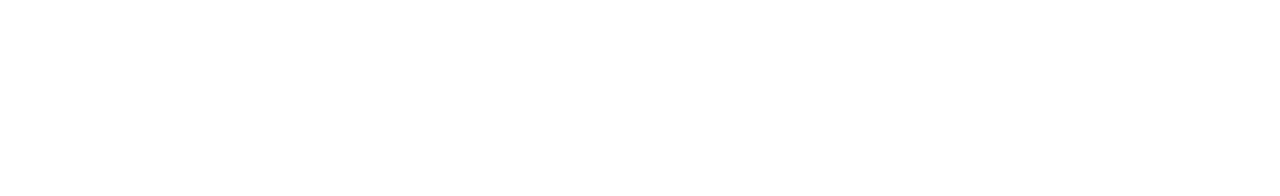
==== commit b7b52f42: "Remedies Updates" ====
--- a/index.html
+++ b/index.html
@@ -101,10 +101,11 @@
 <nav class="w3-sidebar w3-white w3-collapse w3-top w3-large w3-padding" style="z-index:3;width:300px;font-weight:bold;" id="mySidebar"><br>
   <a href="javascript:void(0)" onclick="w3_close()" class="w3-button w3-hide-large w3-display-topleft" style="width:100%;font-size:22px">Close Menu</a>
   <div class="w3-container">
-    <h1 class="w3-padding-64"><b><u>Response.</u></b></h1>
+    <h1 class="w3-padding-64"><b><u>Response.</u></b>
+      <a href="tel:108" class="button">Call  Ambulance</a>
+    </h1>
   </div>
   <div class="w3-bar-block">
-  <a href="tel:108" class="button">Call  Ambulance</a>
     <a href="#e" onclick="w3_close()" class="w3-bar-item w3-button w3-hover-black active"><h4><strong>Emergencies</strong></h4></a> 
     <a href="#findstores" onclick="w3_close()" class="w3-bar-item w3-button w3-hover-black"><h4><strong>Find Med. Stores</strong></h4></a>
     <a href="#signup" onclick="w3_close()" class="w3-bar-item w3-button w3-hover-black"><h4><strong>SignUp</strong></h4></a>
@@ -335,10 +336,25 @@
   <div class="w3-container" id="seizures" style="margin-top:75px">
     <h1 class="w3-xxxlarge w3-text-red"><b>Seizures.</b></h1>
     <hr style="width:200px;border:3px solid red" class="w3-round">
-    <p></p>
-    <p></p>
-    <p><b>Still Finding.. To be Uploaded</b>:</p>
-    <br>
+    <h3>Immediate Responses : </h3>
+    First aid for a seizure is aimed at keeping the person safe until the seizure stops on its own. Most seizures last from 30 seconds to 2 minutes.
+  <ul>
+  <li>Stay calm and reassure bystanders.</li>
+  <li>Loosen anything around the person's neck (clothing, ties, jewelry, etc.) that may impede breathing.</li>
+  <li><b>Do not</b> restrain the person – this may result in injury.</li>
+  <li><b>Do not</b> put anything into the person's mouth, and do not try to hold the tongue or force the mouth open. This may also cause injury.</li>
+  <li>Clear the area around the person and remove any objects that could injure them (glasses, furniture, etc.).</li>
+  <li>Put something flat and soft under their head.</li>
+  <li><b>Do not</b> leave a person alone after a seizure – they may be disoriented or confused.</li>
+  <li>If the person is known to have <b>Epilepsy</b> it may not be necessary to call Ambulance.</li>
+    <ul>
+    <li>The seizure lasts longer than 5 minutes.</li>
+    <li>Another seizure begins soon after the first one ends.</li>
+    <li>The person does not awaken after movements have stopped.</li>
+    </ul>
+  </ul>
+    <p></p>
+  <br>
   <form action="hospitals.jsp">          
     <input type="text" name="location" placeholder="Enter Locality" required>
       <input class="button_submit" type="submit" value="Find Nearest Hospitals">
@@ -387,6 +403,13 @@
     <h1 class="w3-jumbo"><b>Response.</b></h1>
     <h1 class="w3-xxxlarge w3-text-red"><b>About Us.</b></h1>
     <hr style="width:220px;border:3px solid red" class="w3-round">
+    <p></p>
+    <p><h3><u>Meet The Team : </u></h3></p>
+    <ul>
+      <li>Ashpo Ghosh</li>
+      <li>MD. Sajid</li>
+      <li>Satyajit Maharana</li>
+    </ul>
     <br><br><br><br><br><br><br><br><br><br></b><p></p>
   </div>
   </div>
